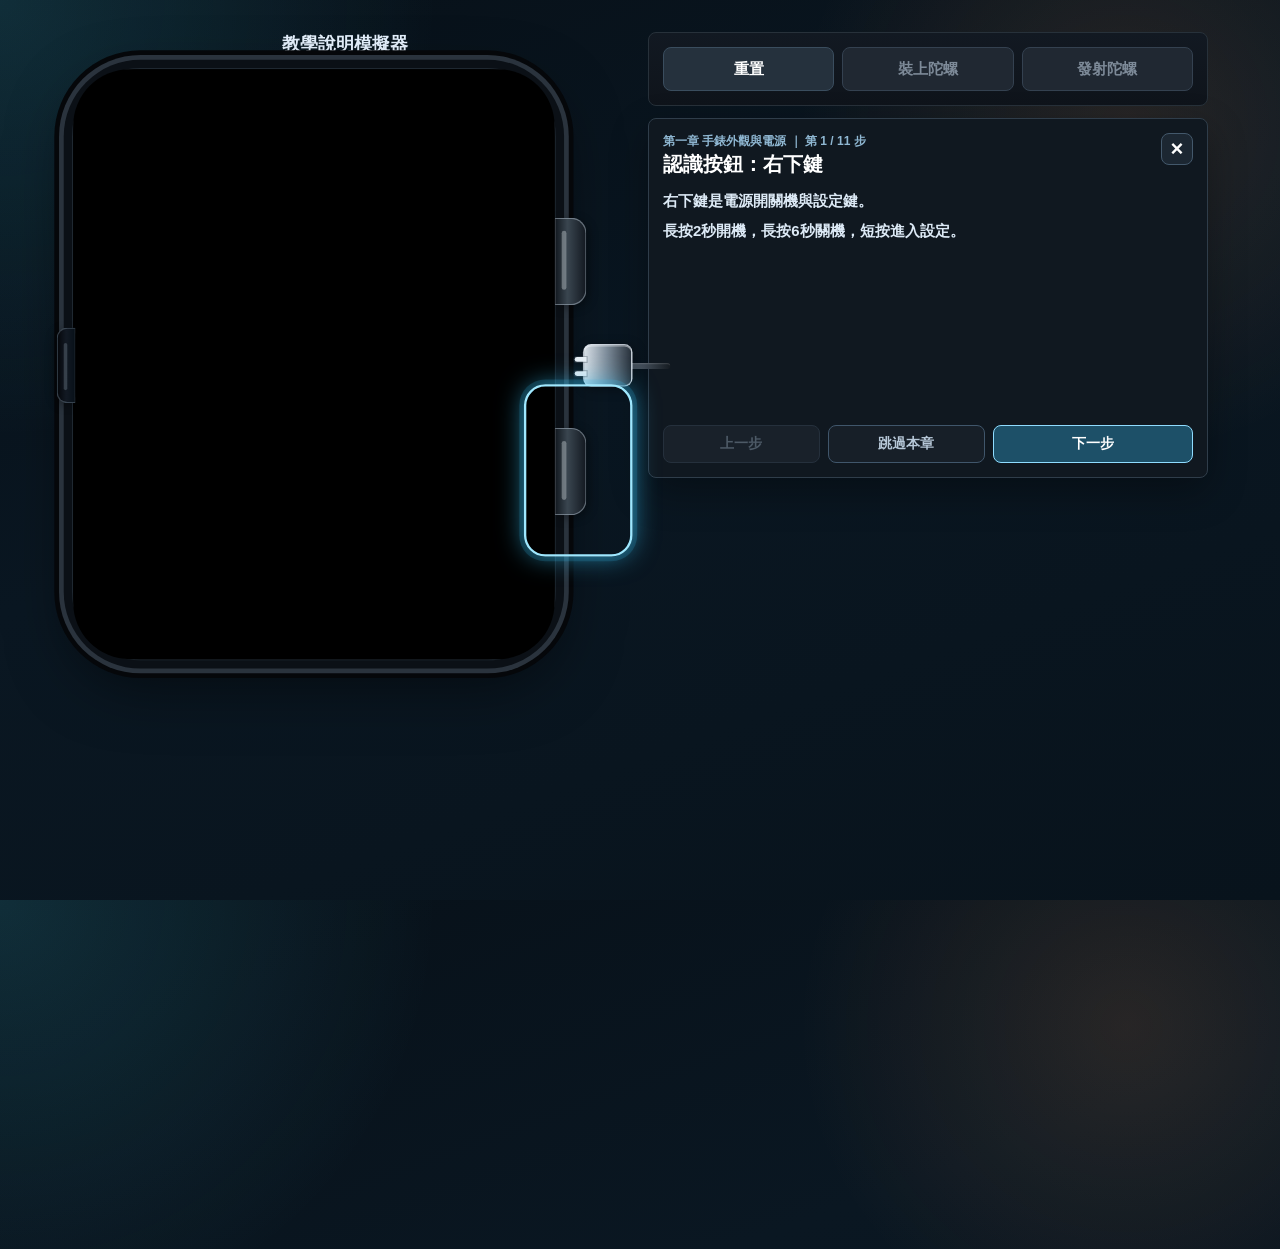
==== tutorial_simulator/index.html @ b02bda12 "Adjust desktop simulator and license layouts" ====
<!doctype html>
<html lang="zh-Hant">
<head>
  <meta charset="utf-8">
  <meta name="viewport" content="width=device-width, initial-scale=1, viewport-fit=cover">
  <meta http-equiv="Cache-Control" content="no-store, no-cache, must-revalidate, max-age=0">
  <meta http-equiv="Pragma" content="no-cache">
  <meta http-equiv="Expires" content="0">
  <title>教學模擬 - 適用於戰鬥陀螺X轉速顯示裝置</title>
  <link rel="stylesheet" href="styles.css?v=20260528_splitlayout_local1">
</head>
<body>
  <main class="layout">
    <section class="watch-stage" aria-label="教學模擬 - 適用於戰鬥陀螺X轉速顯示裝置">
      <h1 class="sim-title">教學說明模擬器</h1>
      <div id="watchShell" class="watch-shell">
    <section class="screen" aria-label="適用於戰鬥陀螺X轉速顯示裝置 LVGL">
      <button id="timerSideButton" class="screen-side-button side-button-top" type="button" aria-label="碼表停止"></button>
      <button id="settingsSideButton" class="screen-side-button side-button-bottom" type="button" aria-label="進入設定"></button>
      <button id="chargePortButton" class="charger-plug-btn" type="button" aria-label="切換充電狀態">
        <span class="charger-plug-cable" aria-hidden="true"></span>
        <span class="charger-plug-body" aria-hidden="true">
          <span class="charger-prong" aria-hidden="true"></span>
          <span class="charger-prong" aria-hidden="true"></span>
        </span>
      </button>
      <span id="sdSlot" class="sd-slot" aria-hidden="true"></span>
      <section id="bootScreen" class="screen-view boot-screen" aria-label="開機畫面">
        <div class="boot-title">戰鬥陀螺X轉速顯示裝置</div>
        <div class="boot-subtitle">我們並不是以遊戲的心情在玩戰鬥陀螺的</div>
        <div class="boot-bar" aria-hidden="true">
          <div id="bootBarFill" class="boot-bar-fill"></div>
        </div>
        <div id="bootPct" class="boot-pct">0%</div>
      </section>

      <section id="offScreen" class="screen-view off-screen active" aria-label="關機畫面">
        <div id="offBatteryHint" class="off-battery-hint hidden" aria-live="polite">
          <div id="offBatteryPct" class="off-battery-pct">0%</div>
          <div id="offBatteryTitle" class="off-battery-title">電量不足</div>
          <div id="offBatteryText" class="off-battery-text">請插入 Type-C 充電</div>
        </div>
      </section>

      <section id="watchScreen" class="screen-view watch-screen" aria-label="錶面">
        <img class="watch-x-bg" src="assets/x_watch_240.png?v=20260518_225900" alt="" aria-hidden="true" draggable="false">
        <svg class="watch-ring-svg" viewBox="0 0 370 452" aria-hidden="true">
          <path class="watch-ring-track ring-path" d="M185 3.5 H284 A82.5 82.5 0 0 1 366.5 86 V366 A82.5 82.5 0 0 1 284 448.5 H86 A82.5 82.5 0 0 1 3.5 366 V86 A82.5 82.5 0 0 1 86 3.5 H185"></path>
          <path class="watch-ring-progress ring-path ring-progress-path" d="M185 3.5 H284 A82.5 82.5 0 0 1 366.5 86 V366 A82.5 82.5 0 0 1 284 448.5 H86 A82.5 82.5 0 0 1 3.5 366 V86 A82.5 82.5 0 0 1 86 3.5 H185"></path>
        </svg>
        <button id="watchBbpHotspot" class="watch-gyro-hotspot" type="button" aria-label="進入模式選擇">
          <span class="watch-gyro-layer" aria-hidden="true">
            <img class="watch-gyro-emblem" src="assets/gyro_emblem_240_a8_lvgl.png?v=20260518_225900" alt="" draggable="false">
            <span class="watch-go-label">GO</span>
          </span>
        </button>
        <div id="watchDate" class="watch-date">1994 / 04 / 03 / 週一</div>
        <div id="watchTime" class="watch-time">00:00</div>
        <button id="watchSettingsHotspot" class="watch-settings-hotspot" type="button" aria-label="進入設定"></button>
      </section>

      <section id="menuScreen" class="screen-view menu-screen" aria-label="模式選擇">
        <h1 class="menu-title">模式選擇</h1>
        <button class="mode-card mode-card-enabled mode-card-solo" type="button" data-mode="bbp">
          積分器連線測速
        </button>
        <button class="mode-card mode-card-disabled mode-card-dual" type="button" disabled>
          積分器雙人對戰
        </button>
        <button class="mode-card mode-card-disabled mode-card-sim" type="button" disabled>
          積分器模擬連線
        </button>
      </section>

      <section id="settingsScreen" class="screen-view settings-screen" aria-label="設定">
        <div class="settings-statusbar" aria-hidden="true">
          <span class="settings-status-time">00:00</span>
          <span class="settings-status-batt"><span class="settings-batt-icon" aria-hidden="true"></span><span>--%</span></span>
        </div>
        <h1 class="settings-title">設定</h1>
        <div class="settings-list">
          <div class="settings-spacer" aria-hidden="true"></div>
          <button class="settings-row" type="button" data-settings-page="datetime">
            <span class="settings-icon settings-img-icon settings-img-calendar settings-icon-datetime" aria-hidden="true"></span>
            <span class="settings-main">日期與時間</span>
            <span class="settings-arrow">›</span>
          </button>
          <button class="settings-row" type="button" data-settings-page="brightness">
            <span class="settings-icon settings-symbol settings-symbol-eye-open settings-icon-bright" aria-hidden="true"></span>
            <span class="settings-main">畫面亮度</span>
            <span class="settings-arrow">›</span>
          </button>
          <button class="settings-row" type="button" data-settings-page="offtime">
            <span class="settings-icon settings-symbol settings-symbol-eye-close settings-icon-powersave" aria-hidden="true"></span>
            <span class="settings-main">自動休眠</span>
            <span class="settings-arrow">›</span>
          </button>
          <button class="settings-row" type="button" data-settings-page="volume">
            <span class="settings-icon settings-symbol settings-symbol-audio settings-icon-sound" aria-hidden="true"></span>
            <span class="settings-main">音量</span>
            <span class="settings-arrow">›</span>
          </button>
          <button class="settings-row disabled" type="button" data-settings-page="level" disabled>
            <span class="settings-icon settings-symbol settings-symbol-gps settings-icon-level" aria-hidden="true"></span>
            <span class="settings-main">水平儀</span>
          </button>
          <button class="settings-row disabled two-line" type="button" data-settings-page="sdDetail" disabled>
            <span class="settings-icon settings-img-icon settings-img-chip settings-icon-pmu" aria-hidden="true"></span>
            <span class="settings-main">SD卡資訊</span>
            <span class="settings-sub">不啟動</span>
          </button>
          <button class="settings-row" type="button" data-settings-page="about">
            <span class="settings-icon settings-img-icon settings-img-watch settings-icon-about" aria-hidden="true"></span>
            <span class="settings-main">關於設備</span>
            <span class="settings-arrow">›</span>
          </button>
          <button class="settings-row" type="button" data-settings-page="devicePower">
            <span class="settings-icon settings-symbol settings-symbol-power settings-icon-power" aria-hidden="true"></span>
            <span class="settings-main">系統控制</span>
            <span class="settings-arrow">›</span>
          </button>
        </div>
      </section>

      <section id="settingsDetailScreen" class="screen-view settings-detail-screen" aria-label="設定子頁">
        <div class="settings-statusbar" aria-hidden="true">
          <span class="settings-status-time">00:00</span>
          <span class="settings-status-batt"><span class="settings-batt-icon" aria-hidden="true"></span><span>--%</span></span>
        </div>
        <h1 id="settingsDetailTitle" class="settings-detail-title">設定</h1>
        <div id="settingsDetailBody" class="settings-detail-body"></div>
      </section>

      <section id="bbpScreen" class="screen-view bbp-screen" aria-label="積分器連線測速">
        <svg class="bbp-ring-svg" viewBox="0 0 370 452" aria-hidden="true">
          <path class="bbp-ring-track ring-path" d="M185 3.5 H284 A82.5 82.5 0 0 1 366.5 86 V366 A82.5 82.5 0 0 1 284 448.5 H86 A82.5 82.5 0 0 1 3.5 366 V86 A82.5 82.5 0 0 1 86 3.5 H185"></path>
          <path class="bbp-ring-progress ring-path ring-progress-path" d="M185 3.5 H284 A82.5 82.5 0 0 1 366.5 86 V366 A82.5 82.5 0 0 1 284 448.5 H86 A82.5 82.5 0 0 1 3.5 366 V86 A82.5 82.5 0 0 1 86 3.5 H185"></path>
        </svg>

        <section id="scanPage" class="page active" aria-label="積分器連線測速 掃描頁">
        <div class="time-banner" data-page="scan">
          <span class="time-icon" aria-hidden="true"></span>
          <span id="scanBanner" class="time-text">00:00</span>
        </div>
        <div class="scan-card">
          <div id="statusLine" class="scan-status"></div>
          <div id="hintLine" class="scan-hint"></div>
          <div id="macList" class="mac-list"></div>
          <div id="detailPanel" class="detail-panel">
            <div class="detail-mac-wrap">
              <div class="detail-title">MAC位</div>
              <div id="detailMac" class="detail-mac">--</div>
            </div>
            <div class="detail-divider"></div>
            <div class="detail-stats">
              <div class="detail-stat">
                <div class="stat-label">最高速度</div>
                <div id="detailMax" class="stat-value">0</div>
              </div>
              <div class="detail-stat">
                <div class="stat-label">發射次</div>
                <div id="detailShots" class="stat-value">0</div>
              </div>
            </div>
            <button id="bindBtn" class="bind-btn" type="button">設為選定</button>
          </div>
          <div id="simPanel" class="sim-panel hidden" aria-label="積分器模擬連線">
            <div id="simStatus" class="sim-status">次數 0｜廣播</div>
            <div id="simDetail" class="sim-detail">送出 0｜收到 --</div>
            <div class="sim-led-row" aria-hidden="true">
              <div id="simLedAdv" class="sim-led"><span>廣播</span></div>
              <div id="simLedSub" class="sim-led"><span>訂閱</span></div>
              <div id="simLedPair" class="sim-led"><span>配對</span></div>
              <div id="simLedTop" class="sim-led"><span>陀螺</span></div>
            </div>
            <div class="sim-btn-grid">
              <div class="sim-btn-row">
                <button id="simToggleBtn" class="sim-btn" type="button">廣播開</button>
                <button id="simReadyBtn" class="sim-btn" type="button">等待App</button>
              </div>
              <div class="sim-btn-row">
                <button id="simAttachBtn" class="sim-btn" type="button">陀螺未裝上</button>
                <button id="simFireBtn" class="sim-btn" type="button">發射</button>
              </div>
              <button id="simBatchBtn" class="sim-btn sim-batch-btn" type="button">連發200</button>
            </div>
          </div>
          <button id="primaryBtn" class="primary-btn" type="button">掃描</button>
        </div>
        <div class="page-nav" aria-hidden="true">
          <span class="nav-item active"></span>
          <span class="nav-item"></span>
          <span class="nav-item"></span>
          <span class="nav-item"></span>
        </div>
        </section>

        <section id="livePage" class="page" aria-label="積分器連線測速 Live 頁">
        <div class="time-banner" data-page="live">
          <span class="time-icon" aria-hidden="true"></span>
          <span id="liveBanner" class="time-text">00:00</span>
        </div>
        <div class="chip-row">
          <div id="chipReady" class="chip ready">就位</div>
          <div id="chipAtt" class="chip att">準備</div>
          <div id="chipCalc" class="chip calc">計算</div>
        </div>
        <button id="liveBleBtn" class="live-ble-btn hidden" type="button"></button>
        <div class="live-card">
          <div class="mode-row">
            <button id="modeBbp" class="mode-btn" type="button">官方認定</button>
            <button id="modeAna" class="mode-btn active" type="button">實際計算</button>
          </div>
          <div id="liveRpm" class="rpm-value">0</div>
          <div id="diagLabel" class="diag-label">判定: --</div>
        </div>
        <div class="stats-card">
          <div id="liveStatTitle" class="stats-title">本機最大速度</div>
          <div id="liveStatValue" class="stats-value">0</div>
        </div>
        <div class="page-nav" aria-hidden="true">
          <span class="nav-item"></span>
          <span class="nav-item active"></span>
          <span class="nav-item"></span>
          <span class="nav-item"></span>
        </div>
        </section>

        <section id="histPage" class="page" aria-label="積分器連線測速 歷史頁">
        <div class="time-banner" data-page="hist">
          <span class="time-icon" aria-hidden="true"></span>
          <span id="histBanner" class="time-text">00:00</span>
        </div>
        <div class="chip-row">
          <div class="chip ready">就位</div>
          <div class="chip att">準備</div>
          <div class="chip calc">計算</div>
        </div>
        <div class="page-title">歷史轉速</div>
        <div id="histListCard" class="hist-list-card">
          <div class="hist-table">
            <button id="histHead" class="hist-row head" type="button">
              <span class="hist-no">次</span>
              <span id="histHeadValue" class="hist-value">實際計算速度</span>
            </button>
            <div id="histRows"></div>
          </div>
        </div>
        <div class="page-nav" aria-hidden="true">
          <span class="nav-item"></span>
          <span class="nav-item"></span>
          <span class="nav-item active"></span>
          <span class="nav-item"></span>
        </div>
        </section>

        <section id="profilePage" class="page" aria-label="積分器連線測速 發射分析頁">
        <div class="time-banner" data-page="profile">
          <span class="time-icon" aria-hidden="true"></span>
          <span id="profileBanner" class="time-text">00:00</span>
        </div>
        <div class="chip-row">
          <div class="chip ready">就位</div>
          <div class="chip att">準備</div>
          <div class="chip calc">計算</div>
        </div>
        <div class="page-title">發射分析</div>
        <div id="profileCard" class="profile-card">
          <div class="profile-chart-wrap">
            <div class="profile-axis">
              <span>30000</span>
              <span>25000</span>
              <span>20000</span>
              <span>15000</span>
              <span>10000</span>
              <span>5000</span>
              <span>0</span>
            </div>
            <svg id="profileChartSvg" class="profile-chart" viewBox="0 0 271 244" aria-hidden="true"></svg>
          </div>
          <div id="profileDetail" class="profile-detail">
            <div class="phase-row head">
              <span>階段</span>
              <span>時間(ms)</span>
              <span>RPM</span>
            </div>
            <div id="phaseRows"></div>
          </div>
        </div>
        <div class="page-nav" aria-hidden="true">
          <span class="nav-item"></span>
          <span class="nav-item"></span>
          <span class="nav-item"></span>
          <span class="nav-item active"></span>
        </div>
        </section>
      </section>

      <div id="homeHitbox" class="home-hitbox" aria-hidden="true">
        <div class="home-pill"></div>
      </div>
      <div id="sleepOverlay" class="sleep-overlay" aria-label="螢幕休眠"></div>
    </section>
      </div>
    </section>

    <div class="side-rail">
      <aside class="control-panel" aria-label="模擬控制">
        <div class="control-button-row">
          <button id="resetBtn" class="control-btn" type="button">重置</button>
          <button id="mountBtn" class="control-btn warn" type="button" disabled>裝上</button>
          <button id="shotBtn" class="control-btn warn" type="button" disabled>發射</button>
        </div>
        <button id="tutorialOpenBtn" class="control-btn primary tutorial-open-btn" type="button" aria-controls="tutorialPanel" aria-expanded="false">導航教學</button>
      </aside>
      <aside id="tutorialPanel" class="tutorial-panel hidden" aria-label="導航教學" aria-live="polite">
        <div class="tutorial-head">
          <div>
            <div id="tutorialStepLabel" class="tutorial-step-label">第 1 / 1 步</div>
            <h2 id="tutorialTitle" class="tutorial-title">導航教學</h2>
          </div>
          <button id="tutorialCloseBtn" class="tutorial-icon-btn" type="button" aria-label="收合導航教學">×</button>
        </div>
        <div id="tutorialBody" class="tutorial-body"></div>
        <div id="tutorialChapterGrid" class="tutorial-chapters hidden"></div>
        <div id="tutorialWaitHint" class="tutorial-wait-hint"></div>
        <div id="tutorialBlockHint" class="tutorial-block-hint"></div>
        <div class="tutorial-actions">
          <button id="tutorialBackBtn" class="tutorial-btn secondary" type="button">上一步</button>
          <button id="tutorialSkipBtn" class="tutorial-btn ghost" type="button">跳過</button>
          <button id="tutorialNextBtn" class="tutorial-btn primary" type="button">下一步</button>
        </div>
      </aside>
    </div>
  </main>

  <div id="tutorialHighlight" class="tutorial-highlight" aria-hidden="true"></div>
  <script src="app.js?v=20260528_splitlayout_local1"></script>
</body>
</html>
---- tutorial_simulator/styles.css ----
:root {
  --screen-w: 410px;
  --screen-h: 502px;
  --black: #000000;
  --card: #1a1a1a;
  --panel: #141414;
  --card-border: #2c2c2c;
  --row-border: #2a2a2a;
  --accent: #33b5e5;
  --day-border: #722ed1;
  --text: #ffffff;
  --soft: #f1f7ff;
  --status: #e7f3ff;
  --muted: #8ea7c1;
  --hint: #96a8bf;
  --chip-off: #404040;
  --chip-text-off: #bfc7d2;
  --btn-disabled: #4a5a72;
  --linked: #2a6e49;
  --bind: #2b4a6f;
  --bind-border: #95c8ff;
  --unbind: #6f2b2b;
  --unbind-border: #ffb3b3;
  --ring-track: #163a27;
  --ring-progress: #37d67a;
  --menu-bg: #0b0f14;
  --menu-card: #171c22;
  --menu-disabled: #2a313a;
  --menu-disabled-border: #596273;
  --menu-disabled-text: #d3d9e2;
  --watch-scale: 1;
  --watch-stage-layout-w: 462px;
  --watch-panel-layout-w: 410px;
  --watch-screen-layout-w: 410px;
  --watch-screen-center-shift: 0px;
  --tutorial-panel-layout-w: 520px;
  --tutorial-mobile-panel-fixed-h: 214px;
  --tutorial-mobile-control-reserve-h: 64px;
  --tutorial-mobile-rail-gap: 8px;
  --side-button-hit-w: 64px;
  --side-button-hit-h: 118px;
  --side-button-hit-outset: 52px;
  --side-button-visual-left: 12px;
  --side-button-visual-top: 23px;
  --side-button-visual-w: 26px;
  --side-button-visual-h: 72px;
  font-family: -apple-system, BlinkMacSystemFont, "PingFang TC", "Noto Sans TC", "Segoe UI", Arial, sans-serif;
}

@font-face {
  font-family: "LVGLSymbols";
  src: url("assets/FontAwesome5-Solid+Brands+Regular.ttf?v=20260518_230330") format("truetype");
  font-weight: 900;
  font-style: normal;
  font-display: block;
}

* { box-sizing: border-box; }

html {
  min-height: 100%;
  -webkit-text-size-adjust: 100%;
  -webkit-tap-highlight-color: transparent;
  -webkit-touch-callout: none;
  -webkit-user-select: none;
  user-select: none;
}

body {
  margin: 0;
  min-height: 100vh;
  min-height: 100svh;
  background:
    radial-gradient(circle at top left, rgba(73, 226, 255, 0.14), transparent 28%),
    radial-gradient(circle at 88% 14%, rgba(255, 150, 77, 0.12), transparent 24%),
    linear-gradient(160deg, #071018 0%, #0a1722 45%, #08131c 100%);
  color: var(--text);
  display: grid;
  place-items: start center;
  padding: 32px;
  overflow-x: hidden;
  -webkit-tap-highlight-color: transparent;
  -webkit-touch-callout: none;
  -webkit-user-select: none;
  user-select: none;
  overscroll-behavior-x: none;
}

.layout {
  width: min(100%, 1180px);
  display: grid;
  grid-template-columns: var(--watch-stage-layout-w) minmax(340px, var(--tutorial-panel-layout-w));
  gap: 30px;
  justify-content: center;
  align-items: start;
  -webkit-touch-callout: none;
  -webkit-user-select: none;
  user-select: none;
}

.watch-stage {
  grid-column: 1;
  width: var(--watch-stage-layout-w);
  display: flex;
  flex-direction: column;
  align-items: center;
  gap: 12px;
}

.sim-title {
  width: var(--watch-panel-layout-w);
  margin: 0;
  color: #e7f3ff;
  font-size: 18px;
  line-height: 24px;
  font-weight: 850;
  text-align: center;
  overflow-wrap: anywhere;
  -webkit-touch-callout: none;
  -webkit-user-select: none;
  user-select: none;
}

.side-rail {
  grid-column: 2;
  display: flex;
  flex-direction: column;
  gap: 12px;
  width: 100%;
  max-width: var(--tutorial-panel-layout-w);
  align-items: center;
}

.watch-shell {
  position: relative;
  width: var(--screen-w);
  height: var(--screen-h);
  overflow: visible;
}

.screen {
  position: relative;
  width: var(--screen-w);
  height: var(--screen-h);
  --ring-perimeter: 1474.36;
  --battery-dash: 1061.54;
  --battery-color: #4cf28a;
  background: var(--black);
  overflow: visible;
  transform: scale(var(--watch-scale));
  transform-origin: left top;
  user-select: none;
  -webkit-user-select: none;
  -webkit-touch-callout: none;
  -webkit-tap-highlight-color: transparent;
  touch-action: none;
  border-radius: 58px;
  border: 1px solid #1f2831;
  box-shadow:
    0 0 0 7px #0b1016,
    0 0 0 11px #2a333d,
    0 0 0 15px #05070a,
    0 18px 52px rgba(0, 0, 0, 0.56);
}

.layout *,
.screen *,
.control-panel *,
.tutorial-panel *,
.tutorial-highlight {
  -webkit-tap-highlight-color: transparent;
  -webkit-touch-callout: none;
}

.layout *,
.screen *,
.screen img,
.screen button,
.control-panel *,
.tutorial-panel *,
.tutorial-highlight {
  -webkit-user-select: none;
  user-select: none;
}

.screen img,
.screen button,
.control-panel button,
.tutorial-panel button {
  -webkit-user-drag: none;
}

.screen button,
.screen [role="button"],
.control-btn,
.tutorial-btn,
.tutorial-icon-btn,
.tutorial-chapter-btn {
  outline: none;
  touch-action: manipulation;
}

.screen button:focus,
.screen [role="button"]:focus,
.control-btn:focus,
.tutorial-btn:focus,
.tutorial-icon-btn:focus,
.tutorial-chapter-btn:focus {
  outline: none;
}

.screen.charging {
  --battery-color: #ff8a00;
}

.screen-side-button {
  position: absolute;
  right: calc(0px - var(--side-button-hit-outset));
  width: var(--side-button-hit-w);
  height: var(--side-button-hit-h);
  border: 0;
  border-radius: 0;
  padding: 0;
  background: transparent;
  box-shadow: none;
  pointer-events: none;
  z-index: 60;
  transform: translateX(0);
  touch-action: none;
  -webkit-touch-callout: none;
  -webkit-user-select: none;
  user-select: none;
}

button.screen-side-button {
  appearance: none;
  -webkit-appearance: none;
}

.screen-side-button::before {
  content: "";
  position: absolute;
  left: calc(var(--side-button-visual-left) + 6px);
  top: calc(var(--side-button-visual-top) + 11px);
  width: 4px;
  height: 50px;
  border-radius: 3px;
  background: rgba(234, 244, 247, 0.34);
  z-index: 1;
  transition: transform 95ms ease-out;
}

.screen-side-button::after {
  content: "";
  position: absolute;
  left: var(--side-button-visual-left);
  top: var(--side-button-visual-top);
  width: var(--side-button-visual-w);
  height: var(--side-button-visual-h);
  border-radius: 0 13px 13px 0;
  border: 1px solid rgba(190, 205, 218, 0.46);
  border-left: 0;
  background: linear-gradient(90deg, #10161d 0%, #3a4650 42%, #141a22 100%);
  box-shadow:
    inset 1px 0 0 rgba(255, 255, 255, 0.18),
    2px 2px 8px rgba(0, 0, 0, 0.36);
  transition: transform 95ms ease-out, filter 95ms ease-out, box-shadow 95ms ease-out;
}

.side-button-top {
  top: calc(126px - var(--side-button-visual-top));
  pointer-events: auto;
  cursor: pointer;
}
.side-button-bottom {
  top: calc(304px - var(--side-button-visual-top));
  pointer-events: auto;
  cursor: pointer;
}

.screen-side-button.pressed::before,
.screen-side-button.pressed::after {
  transform: translateX(-6px);
}

.screen-side-button.pressed::after {
  filter: brightness(1.45);
  box-shadow: inset 1px 0 0 rgba(255, 255, 255, 0.28);
}

.charger-plug-btn {
  position: absolute;
  right: -74px;
  top: 226px;
  width: 74px;
  height: 50px;
  border: 0;
  padding: 0;
  background: transparent;
  cursor: pointer;
  pointer-events: auto;
  z-index: 61;
  transform: translateX(24px);
  transition: transform 180ms ease-out, filter 120ms ease-out;
}

.screen.charging .charger-plug-btn {
  transform: translateX(0);
}

.charger-plug-btn.needs-charge {
  transform: translateX(0);
  filter: brightness(1.25);
}

.charger-plug-btn.needs-charge .charger-plug-body {
  animation: chargeHintPulse 720ms ease-in-out infinite;
  box-shadow:
    inset 8px 0 16px rgba(255, 255, 255, 0.32),
    0 0 18px rgba(255, 138, 0, 0.8);
}

.charger-plug-btn:active,
.charger-plug-btn.pressed {
  filter: brightness(1.28);
}

.charger-plug-body {
  position: absolute;
  left: 0;
  top: 7px;
  width: 42px;
  height: 36px;
  border: 1px solid rgba(230, 238, 245, 0.72);
  border-radius: 7px;
  background: linear-gradient(90deg, #d8e0e7 0%, #7d8c9a 48%, #27313b 100%);
  box-shadow:
    inset 0 1px 0 rgba(255, 255, 255, 0.44),
    2px 2px 10px rgba(0, 0, 0, 0.36);
}

.charger-prong {
  position: absolute;
  left: -8px;
  width: 10px;
  height: 4px;
  border-radius: 3px 0 0 3px;
  background: #e7eef4;
  box-shadow: 0 0 0 1px rgba(75, 88, 99, 0.35);
}

.charger-prong:first-child { top: 10px; }
.charger-prong:last-child { top: 22px; }

.charger-plug-cable {
  position: absolute;
  left: 41px;
  top: 23px;
  width: 33px;
  height: 5px;
  border-radius: 0 4px 4px 0;
  background: linear-gradient(90deg, #566370 0%, #151b21 100%);
  box-shadow: inset 0 1px 0 rgba(255, 255, 255, 0.12);
}

.sd-slot {
  position: absolute;
  left: -14px;
  top: 219px;
  width: 16px;
  height: 64px;
  border-radius: 9px 0 0 9px;
  border: 1px solid rgba(126, 145, 160, 0.38);
  border-right: 0;
  background: linear-gradient(90deg, #05080c 0%, #121923 48%, #071018 100%);
  box-shadow:
    inset -1px 0 0 rgba(255, 255, 255, 0.08),
    -2px 2px 8px rgba(0, 0, 0, 0.32);
  pointer-events: none;
  z-index: 58;
}

.sd-slot::before {
  content: "";
  position: absolute;
  left: 5px;
  top: 12px;
  width: 3px;
  height: 40px;
  border-radius: 3px;
  background: rgba(151, 170, 184, 0.28);
}

.screen-view {
  position: absolute;
  inset: 0;
  display: block;
  overflow: hidden;
  border-radius: 48px;
  visibility: hidden;
  opacity: 0;
  pointer-events: none;
  z-index: 0;
  transform: translateY(0);
  transition: transform 180ms ease-out, opacity 120ms linear;
}

.screen-view.active {
  visibility: visible;
  opacity: 1;
  pointer-events: auto;
  z-index: 20;
  transform: translateY(0);
}

.screen-view:not(.active) * {
  visibility: hidden !important;
  pointer-events: none !important;
}

.screen-view.from-top {
  transform: translateY(-100%);
}

.screen-view.from-bottom {
  transform: translateY(100%);
}

.boot-screen {
  background: #000000;
  z-index: 4;
}

.off-screen {
  background: #000000;
  z-index: 5;
}

.off-battery-hint {
  position: absolute;
  left: 52px;
  top: 160px;
  width: 306px;
  min-height: 184px;
  border-radius: 18px;
  border: 1px solid rgba(255, 138, 0, 0.82);
  background: rgba(18, 14, 9, 0.94);
  box-shadow:
    0 0 0 4px rgba(255, 138, 0, 0.13),
    0 0 30px rgba(255, 138, 0, 0.35);
  display: grid;
  place-items: center;
  align-content: center;
  row-gap: 10px;
  padding: 18px;
  text-align: center;
  z-index: 8;
}

.off-battery-hint.hidden {
  display: none;
}

.off-battery-hint.attention {
  animation: offBatteryAttention 520ms ease-out 2;
}

.off-battery-pct {
  color: #ff8a00;
  font-size: 48px;
  line-height: 56px;
  font-weight: 900;
  font-variant-numeric: tabular-nums;
}

.off-battery-title {
  color: #ffffff;
  font-size: 25px;
  line-height: 32px;
  font-weight: 850;
}

.off-battery-text {
  color: #ffd9a6;
  font-size: 18px;
  line-height: 24px;
  font-weight: 750;
}

@keyframes chargeHintPulse {
  0%, 100% { box-shadow: inset 8px 0 16px rgba(255, 255, 255, 0.32), 0 0 14px rgba(255, 138, 0, 0.55); }
  50% { box-shadow: inset 8px 0 16px rgba(255, 255, 255, 0.44), 0 0 28px rgba(255, 138, 0, 1); }
}

@keyframes offBatteryAttention {
  0%, 100% { transform: scale(1); }
  45% { transform: scale(1.035); }
}

.boot-title {
  position: absolute;
  left: 14px;
  top: 179px;
  width: 382px;
  color: #ffffff;
  font-size: 30px;
  line-height: 38px;
  font-weight: 900;
  text-align: center;
  white-space: nowrap;
  overflow: hidden;
}

.boot-subtitle {
  position: absolute;
  left: 18px;
  top: 225px;
  width: 374px;
  color: #7a7a7a;
  font-size: 20px;
  line-height: 28px;
  font-weight: 750;
  text-align: center;
  white-space: nowrap;
  overflow: hidden;
}

.boot-bar {
  position: absolute;
  left: 111px;
  top: 285px;
  width: 188px;
  height: 12px;
  border-radius: 6px;
  background: #232323;
  overflow: hidden;
}

.boot-bar-fill {
  width: 0%;
  height: 100%;
  border-radius: 6px;
  background: var(--accent);
  transition: width 120ms linear;
}

.boot-pct {
  position: absolute;
  left: 0;
  top: 311px;
  width: 100%;
  color: #b8ddf4;
  font-size: 24px;
  line-height: 30px;
  font-weight: 850;
  text-align: center;
}

.watch-screen {
  background: #050a0d;
  z-index: 3;
}

.watch-x-bg {
  position: absolute;
  inset: 0;
  width: 100%;
  height: 100%;
  object-fit: cover;
  object-position: center calc(50% + 16px);
  opacity: 1;
  pointer-events: none;
  user-select: none;
  -webkit-user-drag: none;
}

.watch-ring-svg {
  position: absolute;
  left: 20px;
  top: 5px;
  width: 370px;
  height: 452px;
  overflow: visible;
  pointer-events: none;
}

.ring-path {
  fill: none;
  stroke-width: 7px;
  stroke-linecap: round;
  stroke-linejoin: round;
}

.watch-ring-track {
  stroke: #0c1911;
}

.watch-ring-progress {
  stroke: var(--battery-color);
  stroke-dasharray: var(--battery-dash) var(--ring-perimeter);
  stroke-dashoffset: 0;
  opacity: 0.96;
}

.screen.charging .watch-ring-progress {
  opacity: 0.96;
}

.watch-gyro-hotspot {
  position: absolute;
  left: 90px;
  top: 64px;
  width: 230px;
  height: 230px;
  border-radius: 50%;
  display: block;
  padding: 0;
  border: 0;
  background: transparent;
  z-index: 2;
  color: inherit;
  appearance: none;
  -webkit-appearance: none;
}

.watch-gyro-layer {
  position: absolute;
  left: -10px;
  top: -10px;
  width: 250px;
  height: 250px;
  overflow: hidden;
  pointer-events: none;
}

.watch-gyro-emblem {
  position: absolute;
  left: 11px;
  top: 17px;
  width: 240px;
  height: 240px;
  opacity: 1;
  animation: gyro-spin 9s linear infinite;
  transform-origin: 114px 108px;
  user-select: none;
  -webkit-user-drag: none;
}

.watch-go-label {
  position: absolute;
  left: 0;
  top: 105px;
  width: 250px;
  height: 40px;
  color: #f4fcff;
  font-family: "Montserrat", "Avenir Next", "Segoe UI", Arial, sans-serif;
  font-size: 32px;
  line-height: 38px;
  font-weight: 700;
  letter-spacing: 1px;
  opacity: 0.9;
  text-align: center;
  z-index: 2;
  text-shadow: none;
}

.watch-date,
.watch-time {
  position: absolute;
  left: 0;
  width: 100%;
  text-align: center;
  white-space: nowrap;
  overflow: hidden;
}

.watch-date {
  top: 357px;
  color: #b8c8cd;
  font-family: "Source Han Sans SC", "PingFang TC", "Noto Sans TC", sans-serif;
  font-size: 23px;
  line-height: 28px;
  font-weight: 700;
}

.watch-time {
  top: 395px;
  color: #eaf4f7;
  font-family: "Montserrat", "Avenir Next", "Segoe UI", Arial, sans-serif;
  font-size: 48px;
  line-height: 56px;
  font-weight: 700;
  font-variant-numeric: tabular-nums;
}

.watch-time.time-12h {
  font-size: 44px;
}

.watch-settings-hotspot {
  position: absolute;
  left: 87px;
  top: 347px;
  width: 236px;
  height: 96px;
  border: 0;
  padding: 0;
  border-radius: 24px;
  background: transparent;
  appearance: none;
  -webkit-appearance: none;
  z-index: 4;
  cursor: pointer;
}

@keyframes gyro-spin {
  from { transform: scale(0.758333) rotate(0deg); }
  to { transform: scale(0.758333) rotate(360deg); }
}

.menu-screen {
  background: var(--menu-bg);
  z-index: 1;
}

.bbp-screen {
  background: var(--black);
  z-index: 2;
}

.menu-title {
  position: absolute;
  left: 0;
  top: 68px;
  width: 100%;
  margin: 0;
  color: var(--accent);
  font-size: 28px;
  line-height: 34px;
  font-weight: 800;
  text-align: center;
  letter-spacing: 0;
}

.mode-card {
  position: absolute;
  left: 20px;
  width: 370px;
  height: 86px;
  border-radius: 16px;
  border: 1px solid currentColor;
  display: grid;
  place-items: center;
  padding: 0 22px;
  font-size: 24px;
  line-height: 30px;
  font-weight: 800;
  text-align: center;
  white-space: nowrap;
  overflow: hidden;
  letter-spacing: 0;
}

.mode-card-solo { top: 132px; }
.mode-card-dual { top: 230px; }
.mode-card-sim { top: 328px; }
.mode-card-rpr { top: 426px; }

.mode-card-enabled {
  color: #f2f4f6;
  border-color: #4cf28a;
  background: var(--menu-card);
}

.mode-card-sim.mode-card-enabled {
  border-color: #d97b54;
}

.mode-card-enabled:active {
  border-width: 2px;
}

.mode-card-disabled {
  color: var(--menu-disabled-text);
  border-color: var(--menu-disabled-border);
  background: rgba(42, 49, 58, 0.8);
  opacity: 1;
}

.settings-screen {
  background: #000000;
  z-index: 1;
}

.settings-statusbar {
  position: absolute;
  left: 0;
  top: 0;
  width: 410px;
  height: 62px;
  z-index: 5;
  pointer-events: none;
  background: transparent;
}

.settings-status-time {
  position: absolute;
  left: 55px;
  top: 18px;
  width: 110px;
  color: #ffffff;
  font-family: "Montserrat", "Avenir Next", "Segoe UI", Arial, sans-serif;
  font-size: 30px;
  line-height: 36px;
  font-weight: 700;
  text-align: center;
  font-variant-numeric: tabular-nums;
  letter-spacing: 0;
}

.settings-status-time.time-12h {
  left: 22px;
  width: 176px;
}

.settings-status-batt {
  position: absolute;
  right: 45px;
  top: 18px;
  min-width: 112px;
  height: 36px;
  color: #ffffff;
  font-family: "Montserrat", "Avenir Next", "Segoe UI", Arial, sans-serif;
  font-size: 30px;
  line-height: 36px;
  font-weight: 700;
  display: inline-flex;
  align-items: center;
  justify-content: flex-end;
  gap: 7px;
  font-variant-numeric: tabular-nums;
  letter-spacing: 0;
}

.settings-batt-icon {
  position: relative;
  width: 32px;
  height: 36px;
  flex: 0 0 32px;
  display: grid;
  place-items: center;
  border: 0;
  border-radius: 0;
  font-family: "LVGLSymbols", "Font Awesome 5 Free";
  font-size: 28px;
  line-height: 36px;
  font-weight: 900;
}

.settings-batt-icon::before {
  content: "\f244";
}

.settings-batt-icon::after {
  content: none;
}

.settings-batt-icon.batt-full::before { content: "\f240"; }
.settings-batt-icon.batt-3::before { content: "\f241"; }
.settings-batt-icon.batt-2::before { content: "\f242"; }
.settings-batt-icon.batt-1::before { content: "\f243"; }
.settings-batt-icon.batt-empty::before { content: "\f244"; }
.settings-batt-icon.charge::before { content: "\f0e7"; }

.settings-title {
  position: absolute;
  left: 16px;
  top: 64px;
  margin: 0;
  color: var(--accent);
  font-size: 28px;
  line-height: 35px;
  font-weight: 800;
  letter-spacing: 0;
}

.settings-list {
  position: absolute;
  left: 0;
  top: 104px;
  width: 100%;
  height: 398px;
  display: flex;
  flex-direction: column;
  align-items: center;
  gap: 10px;
  padding: 6px 8px 56px;
  overflow-y: auto;
  overscroll-behavior: contain;
  scrollbar-width: none;
  touch-action: pan-y;
  -webkit-overflow-scrolling: touch;
}

.settings-list::-webkit-scrollbar {
  display: none;
}

.settings-spacer {
  width: 394px;
  height: 4px;
  flex: 0 0 4px;
}

.settings-list > .settings-spacer:not(:first-child) {
  display: none;
}

.settings-row {
  position: relative;
  width: 394px;
  min-height: 68px;
  border: 0;
  border-radius: 14px;
  background: #1a1a1a;
  color: #ffffff;
  flex: 0 0 68px;
  padding: 0;
  appearance: none;
  -webkit-appearance: none;
  text-align: left;
  cursor: pointer;
}

.settings-row:not(.disabled):active {
  background: #2a2a2a;
}

.settings-row.disabled {
  border: 1px solid #596273;
  background: rgba(42, 49, 58, 0.8);
  opacity: 1;
  cursor: default;
}

.settings-icon {
  position: absolute;
  left: 12px;
  top: 18px;
  width: 32px;
  height: 32px;
  display: grid;
  place-items: center;
  font-size: 32px;
  line-height: 32px;
  font-weight: 800;
}

.settings-symbol::before {
  display: block;
  font-family: "LVGLSymbols", "Font Awesome 5 Free";
  font-size: 32px;
  line-height: 32px;
  font-weight: 900;
}

.settings-symbol-audio::before { content: "\f001"; }
.settings-symbol-list::before { content: "\f00b"; }
.settings-symbol-power::before { content: "\f011"; }
.settings-symbol-home::before { content: "\f015"; }
.settings-symbol-refresh::before { content: "\f021"; }
.settings-symbol-volume-max::before { content: "\f028"; }
.settings-symbol-eye-open::before { content: "\f06e"; }
.settings-symbol-eye-close::before { content: "\f070"; }
.settings-symbol-charge::before { content: "\f0e7"; }
.settings-symbol-gps::before { content: "\f124"; }
.settings-symbol-file::before { content: "\f15b"; }

.settings-img-icon::before {
  content: "";
  display: block;
  width: 32px;
  height: 32px;
  background-position: center;
  background-repeat: no-repeat;
  background-size: 32px 32px;
  -webkit-mask: none;
  mask: none;
}

.settings-img-calendar.settings-icon-datetime::before {
  background-image: url("assets/calendar_sheet_32x32_lvgl_f4a259.png?v=20260518_230820");
}

.settings-img-calendar.settings-icon-datetime-date::before {
  background-image: url("assets/calendar_sheet_32x32_lvgl_ffb86c.png?v=20260518_230820");
}

.settings-img-clock::before {
  background-image: url("assets/clock_icon_32x32_lvgl_71b7ff.png?v=20260518_230820");
}

.settings-img-chip::before {
  background-image: url("assets/chip_32x32_lvgl_7bc47f.png?v=20260518_230820");
}

.settings-img-watch::before {
  background-image: url("assets/watch_outline_32x32_lvgl_8fa8ff.png?v=20260518_230820");
}

.settings-icon-datetime { color: #f4a259; }
.settings-icon-bright { color: #ffd166; }
.settings-icon-powersave { color: #5ec0a5; }
.settings-icon-datetime-time { color: #71b7ff; }
.settings-icon-datetime-date { color: #ffb86c; }
.settings-icon-datetime-format { color: #5ec0a5; }
.settings-icon-sound { color: #ff8a65; }
.settings-icon-vibe { color: #ff6b6b; }
.settings-icon-pmu { color: #7bc47f; }
.settings-icon-level { color: #4fc3f7; }
.settings-icon-about { color: #8fa8ff; }
.settings-icon-power { color: #f56565; }
.settings-icon-restart { color: #69c6ff; }
.settings-icon-reset { color: #ffb347; }
.settings-icon-license { color: #f2b544; }

.settings-main {
  position: absolute;
  left: 60px;
  right: 48px;
  top: 0;
  height: 68px;
  display: flex;
  align-items: center;
  color: #ffffff;
  font-size: 24px;
  line-height: 35px;
  font-weight: 800;
  white-space: nowrap;
  overflow: hidden;
}

.settings-row.two-line .settings-main {
  top: 7px;
  height: 32px;
  align-items: flex-end;
  line-height: 30px;
}

.settings-sub {
  position: absolute;
  left: 60px;
  right: 48px;
  top: 39px;
  height: 22px;
  color: #9aa8b8;
  font-size: 16px;
  line-height: 22px;
  font-weight: 700;
  white-space: nowrap;
  overflow: hidden;
  text-overflow: ellipsis;
}

.settings-row.disabled .settings-icon,
.settings-row.disabled .settings-main,
.settings-row.disabled .settings-sub,
.settings-row.disabled .settings-arrow {
  opacity: 0.7;
}

.settings-arrow {
  position: absolute;
  right: 15px;
  top: 0;
  height: 68px;
  color: transparent;
  font-size: 32px;
  line-height: 68px;
  font-weight: 600;
}

.settings-arrow::before {
  content: "\f054";
  font-family: "LVGLSymbols", "Font Awesome 5 Free";
  color: #444444;
  font-size: 32px;
  line-height: 68px;
  font-weight: 900;
}

.settings-row-value {
  position: absolute;
  right: 15px;
  top: 0;
  height: 68px;
  color: #cccccc;
  font-size: 24px;
  line-height: 68px;
  font-weight: 850;
  font-variant-numeric: tabular-nums;
}

.settings-detail-screen {
  background: #000000;
  z-index: 1;
}

.settings-detail-title {
  position: absolute;
  left: 16px;
  top: 64px;
  width: 378px;
  margin: 0;
  color: var(--accent);
  font-size: 24px;
  line-height: 35px;
  font-weight: 800;
  letter-spacing: 0;
  white-space: nowrap;
  overflow: hidden;
}

.settings-detail-title.hidden {
  display: none;
}

.settings-detail-body {
  position: absolute;
  left: 0;
  top: 102px;
  width: 100%;
  height: 400px;
  overflow-y: auto;
  padding: 0 8px 56px;
  overscroll-behavior: contain;
  scrollbar-width: none;
  touch-action: pan-y;
  -webkit-overflow-scrolling: touch;
}

.settings-detail-body::-webkit-scrollbar {
  display: none;
}

.settings-sub-list {
  display: flex;
  flex-direction: column;
  align-items: center;
  gap: 12px;
  padding-top: 10px;
}

.settings-card {
  width: 100%;
  border-radius: 14px;
  border: 1px solid #333333;
  background: #1a1a1a;
  padding: 10px;
  color: #ffffff;
}

.settings-info-card {
  display: grid;
  gap: 4px;
}

.settings-section-title {
  color: #999999;
  font-size: 24px;
  line-height: 35px;
  font-weight: 800;
}

.settings-info-row {
  min-height: 48px;
  border-radius: 10px;
  background: #212121;
  display: grid;
  grid-template-columns: minmax(96px, 38%) 1fr;
  align-items: center;
  gap: 12px;
  padding: 10px 14px;
}

.settings-info-row > span:first-child {
  color: #aaaaaa;
  font-size: 24px;
  line-height: 35px;
  font-weight: 700;
}

.settings-info-row > span:last-child {
  color: #ffffff;
  font-size: 24px;
  line-height: 35px;
  font-weight: 800;
  text-align: right;
  white-space: normal;
  overflow-wrap: anywhere;
}

.settings-detail-body-aboutDevice .settings-info-row,
.settings-detail-body-licenseInfo .settings-info-row {
  grid-template-columns: 34% 62%;
  gap: 4px;
  padding-left: 8px;
  padding-right: 8px;
}

.settings-editor-card {
  min-height: 300px;
  display: grid;
  place-items: center;
  padding: 18px 12px;
}

.settings-detail-body-datetime {
  padding: 0 8px 56px;
}

.settings-detail-body-about,
.settings-detail-body-devicePower {
  padding: 6px 8px 56px;
}

.settings-detail-body-motor {
  padding: 10px 12px 52px;
}

.settings-detail-body-battery,
.settings-detail-body-level,
.settings-detail-body-aboutDevice,
.settings-detail-body-sdDetail,
.settings-detail-body-licenseInfo,
.settings-detail-body-openSource,
.settings-detail-body-factoryReset {
  padding: 0 16px 50px;
}

.settings-detail-body-battery {
  top: 62px;
  height: 440px;
}

.settings-detail-body-date,
.settings-detail-body-offtime,
.settings-detail-body-brightness,
.settings-detail-body-volume {
  overflow: hidden;
}

.settings-detail-body-time,
.settings-detail-body-factoryReset {
  overflow: visible;
}

.settings-detail-body-battery .settings-sub-list,
.settings-detail-body-level .settings-sub-list,
.settings-detail-body-aboutDevice .settings-sub-list,
.settings-detail-body-sdDetail .settings-sub-list,
.settings-detail-body-licenseInfo .settings-sub-list,
.settings-detail-body-openSource .settings-sub-list,
.settings-detail-body-factoryReset .settings-sub-list {
  padding-top: 0;
}

.settings-detail-body-about .settings-sub-list,
.settings-detail-body-devicePower .settings-sub-list {
  padding-top: 0;
  gap: 10px;
}

.settings-detail-body-motor .settings-sub-list {
  padding-top: 0;
}

.settings-list-title {
  width: 100%;
  margin: 0 0 2px;
  color: var(--accent);
  font-size: 24px;
  line-height: 35px;
  font-weight: 800;
  letter-spacing: 0;
}

.settings-value-label {
  color: #cccccc;
  font-size: 30px;
  line-height: 36px;
  font-weight: 850;
  text-align: center;
  font-variant-numeric: tabular-nums;
}

.settings-vertical-slider {
  position: absolute;
  left: 144px;
  top: 36px;
  width: 122px;
  height: 270px;
  background: transparent;
  display: flex;
  align-items: center;
  justify-content: center;
  padding: 0;
}

.settings-vertical-slider::before {
  content: "";
  position: absolute;
  left: 6px;
  top: 6px;
  width: 110px;
  height: 242px;
  border-radius: 16px;
  border: 1px solid #4a4a4a;
  background: #303030;
}

.settings-vertical-slider::after {
  content: "";
  position: absolute;
  left: 16px;
  bottom: 30px;
  width: 90px;
  height: calc(var(--slider-pct, 0.5) * 226px);
  min-height: 8px;
  max-height: 226px;
  border-radius: 12px;
  background: #f2f2f2;
  z-index: 1;
}

.settings-slider-stage {
  position: relative;
  width: 410px;
  height: 400px;
  margin-left: -8px;
}

.settings-vertical-slider input[type="range"] {
  width: 242px;
  height: 110px;
  accent-color: #f2f2f2;
  transform: rotate(-90deg);
  position: relative;
  z-index: 4;
  opacity: 0;
}

.settings-slider-icon {
  position: absolute;
  left: 40px;
  top: 111px;
  width: 42px;
  height: 42px;
  color: #7a7a7a;
  font-size: 28px;
  line-height: 42px;
  font-weight: 800;
  pointer-events: none;
  text-align: center;
  z-index: 3;
}

.settings-slider-icon.settings-symbol::before {
  font-size: 28px;
  line-height: 42px;
}

.settings-save-btn,
.settings-action-btn {
  width: 220px;
  height: 64px;
  border: 0;
  border-radius: 16px;
  background: #0055cc;
  color: #ffffff;
  font-size: 24px;
  line-height: 35px;
  font-weight: 800;
}

.settings-save-btn:active,
.settings-action-btn:active {
  background: #0044aa;
}

.settings-action-btn.warn {
  background: #ffb347;
}

.settings-action-btn.danger {
  background: #f56565;
}

.settings-roller-row .settings-action-btn {
  width: 88px;
  height: 48px;
  border-radius: 14px;
  font-size: 24px;
  line-height: 28px;
}

.settings-roller-row {
  display: flex;
  align-items: center;
  justify-content: center;
  gap: 12px;
}

.settings-time-stage,
.settings-offtime-stage {
  position: relative;
  width: 410px;
  height: 400px;
  margin-left: -8px;
}

.settings-time-stage .settings-roller,
.settings-offtime-stage .settings-roller {
  position: absolute;
}

.settings-time-stage .time-hour {
  left: 65px;
  top: 44px;
  width: 130px;
  height: 210px;
}

.settings-time-stage .time-minute {
  left: 215px;
  top: 44px;
  width: 130px;
  height: 210px;
}

.settings-time-stage .settings-separator {
  position: absolute;
  left: 197px;
  top: 127px;
}

.settings-lvgl-roller {
  position: absolute;
  border: 1px solid #444444;
  border-radius: 0;
  background: #222222;
  color: #aaaaaa;
  overflow: hidden;
  padding: 0;
  font-family: "Montserrat", "Avenir Next", "Segoe UI", Arial, sans-serif;
  font-size: 38px;
  line-height: 44px;
  font-weight: 800;
  text-align: center;
  font-variant-numeric: tabular-nums;
  cursor: pointer;
  touch-action: none;
  user-select: none;
  -webkit-tap-highlight-color: transparent;
}

.settings-lvgl-roller:focus {
  outline: 0;
  border-color: #0055cc;
}

.lvgl-roller-window,
.lvgl-roller-selected-band,
.lvgl-roller-row {
  position: absolute;
  left: 0;
  width: 100%;
}

.lvgl-roller-window {
  inset: 0;
  z-index: 2;
}

.lvgl-roller-selected-band {
  top: 50%;
  height: 52px;
  background: #0055cc;
  transform: translateY(-50%);
  z-index: 1;
  pointer-events: none;
}

.lvgl-roller-row {
  top: 50%;
  height: 44px;
  display: grid;
  place-items: center;
  color: #aaaaaa;
  z-index: 2;
  pointer-events: none;
}

.lvgl-roller-row.selected {
  color: #ffffff;
}

.settings-time-stage .settings-save-btn,
.settings-offtime-stage .settings-save-btn {
  position: absolute;
  left: 95px;
  top: 288px;
}

.settings-ampm-btn {
  position: absolute;
  right: 18px;
  top: -36px;
  width: 88px;
  height: 48px;
  padding: 0;
  border-radius: 14px;
  display: grid;
  place-items: center;
  line-height: 48px;
  z-index: 8;
}

.settings-offtime-stage .settings-roller {
  left: 75px;
  top: 24px;
  width: 260px;
  height: 230px;
  font-family: -apple-system, BlinkMacSystemFont, "PingFang TC", "Noto Sans TC", "Segoe UI", Arial, sans-serif;
  font-size: 28px;
  line-height: 41px;
}

.settings-offtime-stage .offtime-roller {
  left: 75px;
  top: 24px;
  width: 260px;
  height: 230px;
  font-family: -apple-system, BlinkMacSystemFont, "PingFang TC", "Noto Sans TC", "Segoe UI", Arial, sans-serif;
  font-size: 28px;
  line-height: 41px;
  font-weight: 800;
}

.settings-offtime-stage .offtime-roller .lvgl-roller-selected-band {
  height: 52px;
}

.settings-date-stage {
  position: relative;
  width: 410px;
  height: 400px;
  margin-left: -8px;
}

.settings-date-stage .settings-roller {
  position: absolute;
  top: 34px;
  height: 210px;
}

.settings-date-stage .settings-lvgl-roller {
  top: 34px;
  height: 210px;
}

.settings-date-stage .date-year {
  left: 40px;
  width: 120px;
}

.settings-date-stage .date-month {
  left: 181px;
  width: 85px;
}

.settings-date-stage .date-day {
  left: 281px;
  width: 85px;
}

.settings-date-stage .settings-separator {
  position: absolute;
  top: 117px;
}

.settings-date-stage .slash-one { left: 160px; }
.settings-date-stage .slash-two { left: 263px; }

.settings-date-stage .settings-save-btn {
  position: absolute;
  left: 95px;
  top: 288px;
}

.settings-roller,
.settings-select {
  border-radius: 12px;
  border: 1px solid #444444;
  background: #222222;
  color: #aaaaaa;
  padding: 0 10px;
  font-family: "Montserrat", "Avenir Next", "Segoe UI", Arial, sans-serif;
  font-size: 38px;
  line-height: 44px;
  font-weight: 800;
  text-align: center;
  appearance: none;
  -webkit-appearance: none;
}

.settings-roller option,
.settings-select option {
  text-align: center;
}

.settings-roller:focus,
.settings-select:focus {
  outline: 0;
  color: #ffffff;
  background: #222222;
  border-color: #0055cc;
  box-shadow: inset 0 0 0 52px rgba(0, 85, 204, 0.18);
}

.settings-roller.small { width: 88px; }
.settings-roller.medium { width: 126px; }
.settings-roller.large { width: 260px; }

.settings-separator {
  color: #cccccc;
  font-size: 36px;
  line-height: 44px;
  font-weight: 800;
}

.settings-toggle-card {
  display: flex;
  align-items: center;
  justify-content: space-between;
  gap: 12px;
}

.settings-toggle-title {
  color: #ffffff;
  font-size: 24px;
  line-height: 35px;
  font-weight: 800;
}

.settings-switch {
  width: 74px;
  height: 38px;
  border: 0;
  border-radius: 20px;
  background: #4a4a4a;
  padding: 3px;
}

.settings-switch::before {
  content: "";
  display: block;
  width: 32px;
  height: 32px;
  border-radius: 50%;
  background: #ffffff;
  transition: transform 120ms ease-out;
}

.settings-switch.on {
  background: #33cc66;
}

.settings-switch.on::before {
  transform: translateX(36px);
}

.settings-status {
  color: #9a9a9a;
  font-size: 24px;
  line-height: 35px;
  font-weight: 800;
}

.settings-status.on {
  color: #8fffb3;
}

.settings-test-btn {
  width: 100%;
  height: 60px;
  border: 0;
  border-radius: 14px;
  background: #2a313a;
  color: #ffffff;
  font-size: 24px;
  font-weight: 800;
}

.settings-test-btn.active {
  background: #5a2a2a;
}

.settings-action-card {
  width: 100%;
  border-radius: 14px;
  border: 1px solid currentColor;
  background: #1a1a1a;
  color: #ff7a59;
  padding: 12px;
  text-align: left;
}

.settings-action-card:active {
  background: #262626;
}

.settings-action-card-title {
  color: #ffffff;
  font-size: 24px;
  line-height: 35px;
  font-weight: 800;
}

.settings-action-card-note {
  margin-top: 8px;
  color: #cfcfcf;
  font-size: 20px;
  line-height: 29px;
  font-weight: 700;
}

.settings-confirm-mask {
  position: absolute;
  left: -16px;
  top: -102px;
  width: 410px;
  height: 502px;
  background: rgba(0, 0, 0, 0.6);
  z-index: 20;
  display: grid;
  place-items: center;
  padding: 20px;
}

.settings-confirm-dialog {
  width: 370px;
  border: 1px solid #333333;
  border-radius: 18px;
  background: #171717;
  padding: 14px;
  display: flex;
  flex-direction: column;
  gap: 10px;
}

.settings-confirm-title {
  color: #ffffff;
  font-size: 24px;
  line-height: 35px;
  font-weight: 800;
}

.settings-confirm-note {
  color: #d8d8d8;
  font-size: 20px;
  line-height: 29px;
  font-weight: 700;
}

.settings-confirm-actions {
  display: flex;
  gap: 10px;
  justify-content: space-between;
}

.settings-confirm-btn {
  width: calc(50% - 5px);
  height: 58px;
  border: 0;
  border-radius: 14px;
  color: #ffffff;
  font-size: 24px;
  line-height: 35px;
  font-weight: 800;
}

.settings-confirm-btn.agree {
  background: #ff7a59;
}

.settings-confirm-btn.cancel {
  background: #343434;
}

.settings-confirm-btn:active {
  filter: brightness(0.86);
}

.settings-muted {
  color: #a8b1bd;
  font-size: 21px;
  line-height: 28px;
  font-weight: 700;
}

.level-card {
  min-height: 330px;
  display: grid;
  grid-template-rows: 190px auto;
  gap: 10px;
  padding: 14px;
}

.level-dial {
  position: relative;
  width: 184px;
  height: 184px;
  margin: 0 auto;
  border-radius: 50%;
  border: 4px solid #1b4a5b;
  background:
    radial-gradient(circle at center, transparent 0 31%, #1e3642 32% 33%, transparent 34% 49%, #244653 50% 51%, transparent 52% 68%, #2d5968 69% 70%, transparent 71%),
    linear-gradient(#244653, #244653) center / 132px 2px no-repeat,
    linear-gradient(90deg, #244653, #244653) center / 2px 132px no-repeat,
    #081117;
  box-shadow: 0 0 18px rgba(9, 45, 59, 0.5);
}

.level-bubble {
  position: absolute;
  left: calc(50% + 12px);
  top: calc(50% - 18px);
  width: 34px;
  height: 34px;
  border-radius: 50%;
  background: #8ea0aa;
  border: 3px solid #8ea0aa;
  box-shadow: 0 0 14px rgba(142, 160, 170, 0.5);
  transform: translate(-50%, -50%);
}

.level-vib {
  color: #4cf28a;
  font-size: 20px;
  line-height: 26px;
  font-weight: 800;
  text-align: center;
}

.level-grid {
  display: grid;
  grid-template-columns: 1fr 1fr;
  gap: 8px 12px;
}

.level-value {
  min-height: 30px;
  color: #ddebf2;
  font-size: 19px;
  line-height: 24px;
  font-weight: 750;
  text-align: center;
}

.level-value.head {
  color: #8ea7c1;
}

.settings-license-card {
  overflow-x: auto;
  scrollbar-width: none;
}

.settings-license-card::-webkit-scrollbar {
  display: none;
}

.settings-license-body {
  width: 760px;
  margin: 4px 0 0;
  color: #ffffff;
  font-family: -apple-system, BlinkMacSystemFont, "PingFang TC", "Noto Sans TC", "Segoe UI", Arial, sans-serif;
  font-size: 24px;
  line-height: 35px;
  font-weight: 700;
  white-space: pre;
}

.bbp-ring-svg {
  position: absolute;
  left: 20px;
  top: 5px;
  width: 370px;
  height: 452px;
  overflow: visible;
  pointer-events: none;
  z-index: 1;
}

.bbp-ring-track {
  stroke: var(--ring-track);
  opacity: 0.9;
}

.bbp-ring-progress {
  stroke: var(--battery-color);
  stroke-dasharray: var(--battery-dash) var(--ring-perimeter);
  stroke-dashoffset: 0;
  opacity: 0.72;
}

.screen.charging .bbp-ring-progress {
  opacity: 0.88;
}

.page {
  position: absolute;
  inset: 0;
  background: transparent;
  z-index: 2;
  visibility: hidden;
  opacity: 0;
  pointer-events: none;
  transform: translateX(100%);
  transition: transform 160ms ease-out, opacity 90ms linear;
}

.page.before {
  transform: translateX(-100%);
}

.page.after {
  transform: translateX(100%);
}

.page.active {
  visibility: visible;
  opacity: 1;
  pointer-events: auto;
  transform: translateX(0);
}

.page:not(.active) * {
  pointer-events: none;
  visibility: hidden;
}

.time-banner {
  position: absolute;
  left: 95px;
  top: 30px;
  width: 220px;
  height: 46px;
  border-radius: 14px;
  border: 4px solid var(--day-border);
  background: #151515;
  color: #ffffff;
  overflow: hidden;
  z-index: 4;
  cursor: pointer;
}

.time-icon {
  position: absolute;
  left: 8px;
  top: 50%;
  width: 24px;
  height: 24px;
  transform: translateY(-50%);
  background: url("assets/clock_icon_lvgl_white_24x24.png?v=20260518_234200") center / 24px 24px no-repeat;
}

.time-banner.timer-mode .time-icon {
  background-image: url("assets/stopwatch_icon_lvgl_white_24x24.png?v=20260518_234200");
}

.time-text {
  position: absolute;
  left: 33px;
  right: 8px;
  top: 50%;
  height: 34px;
  display: grid;
  place-items: center;
  font-size: 30px;
  line-height: 34px;
  font-weight: 800;
  letter-spacing: 0;
  text-align: center;
  transform: translateY(-55%);
}

.time-text.time-12h {
  left: 38px;
  font-size: 25px;
  line-height: 30px;
}

.scan-card {
  position: absolute;
  left: 48px;
  top: 92px;
  width: 314px;
  height: 332px;
  border-radius: 16px;
  border: 1px solid var(--card-border);
  background: var(--card);
  overflow: hidden;
  z-index: 2;
}

.scan-card::before,
.live-card::before {
  content: "";
  position: absolute;
  left: 11%;
  top: calc(20.5% - 30px);
  width: 78%;
  height: 59%;
  background: url("assets/bey_x_gyro_white_322x158_lvgl.png?v=20260524_011200") center / contain no-repeat;
  opacity: 0.188;
  pointer-events: none;
  z-index: 0;
}

.live-card::before {
  opacity: 0.282;
}

.scan-status {
  position: absolute;
  left: 0;
  top: 8px;
  width: 100%;
  height: 34px;
  display: none;
  color: var(--status);
  font-size: 27px;
  line-height: 34px;
  font-weight: 800;
  text-align: center;
  z-index: 1;
  white-space: nowrap;
  overflow: hidden;
  text-overflow: clip;
}

.scan-status.compact { font-size: 22px; }
.scan-status.tiny { font-size: 19px; }

.scan-hint {
  position: absolute;
  left: 0;
  top: 48px;
  width: 100%;
  height: 26px;
  display: none;
  color: var(--hint);
  font-size: 19px;
  line-height: 26px;
  font-weight: 600;
  text-align: center;
  z-index: 1;
  white-space: nowrap;
  overflow: hidden;
  text-overflow: clip;
}

.scan-hint.compact { font-size: 17px; }

.mac-list {
  position: absolute;
  left: 18px;
  top: 77px;
  width: 278px;
  height: 172px;
  display: grid;
  grid-template-rows: repeat(4, 1fr);
  row-gap: 6px;
  z-index: 1;
}

button {
  border: 0;
  padding: 0;
  color: inherit;
  font: inherit;
  background: transparent;
  cursor: pointer;
  letter-spacing: 0;
}

button:disabled {
  cursor: default;
  opacity: 0.6;
}

.mode-card.mode-card-disabled:disabled {
  opacity: 1;
}

.mac-row {
  border: 1px solid var(--row-border);
  border-radius: 12px;
  background: var(--panel);
  color: #ffffff;
  display: grid;
  grid-template-columns: minmax(0, 1fr) auto;
  align-items: center;
  column-gap: 6px;
  padding: 0 11px;
  font-size: 18px;
  font-weight: 650;
  text-align: left;
  white-space: nowrap;
  overflow: hidden;
}

.mac-row span:first-child {
  overflow: hidden;
  text-overflow: clip;
  font-variant-numeric: tabular-nums;
}

.mac-row span:first-child.long { font-size: 17px; }

.mac-row span:last-child {
  color: #dce8f2;
  font-size: 15px;
  font-weight: 650;
}

.mac-row.selected {
  border-color: var(--accent);
  background: rgba(51, 181, 229, 0.2);
}

.mac-row.empty {
  visibility: hidden;
  pointer-events: none;
}

.mac-list.hidden {
  visibility: hidden;
  pointer-events: none;
}

.detail-panel {
  position: absolute;
  left: 18px;
  top: 38px;
  width: 278px;
  height: 206px;
  border-radius: 12px;
  border: 1px solid var(--accent);
  background: var(--panel);
  padding: 8px 12px;
  display: none;
  flex-direction: column;
  justify-content: space-evenly;
  align-items: center;
  z-index: 2;
}

.detail-panel.visible { display: flex; }

.sim-panel {
  position: absolute;
  left: 18px;
  top: 8px;
  width: 278px;
  height: 314px;
  padding: 0 10px 8px;
  display: flex;
  flex-direction: column;
  align-items: center;
  gap: 7px;
  z-index: 4;
}

.sim-panel.hidden {
  display: none;
}

.bbp-screen.sim-mode .mac-list,
.bbp-screen.sim-mode .detail-panel,
.bbp-screen.sim-mode .primary-btn,
.bbp-screen.sim-mode #scanPage .page-nav {
  display: none;
}

.sim-status {
  width: 100%;
  min-height: 30px;
  color: #d9e9f8;
  font-size: 23px;
  line-height: 30px;
  font-weight: 800;
  text-align: center;
  white-space: nowrap;
  overflow: hidden;
}

.sim-detail {
  width: 100%;
  min-height: 42px;
  color: #8ea7c1;
  font-size: 16px;
  line-height: 21px;
  font-weight: 700;
  text-align: center;
  display: grid;
  place-items: center;
}

.sim-led-row {
  width: 100%;
  height: 42px;
  display: grid;
  grid-template-columns: repeat(4, minmax(0, 1fr));
  gap: 10px;
}

.sim-led {
  border-radius: 8px;
  border: 2px solid #4a5563;
  background: rgba(46, 51, 58, 0.8);
  color: #8a939e;
  display: grid;
  place-items: center;
  font-size: 15px;
  line-height: 18px;
  font-weight: 800;
}

.sim-led.on {
  border-color: #4cf28a;
  background: #2e6d4a;
  color: #ffffff;
  box-shadow: 0 0 10px rgba(76, 242, 138, 0.32);
}

.sim-btn-grid {
  width: 100%;
  display: grid;
  gap: 10px;
}

.sim-btn-row {
  width: 100%;
  height: 66px;
  display: grid;
  grid-template-columns: repeat(2, minmax(0, 1fr));
  gap: 10px;
}

.sim-btn {
  min-width: 0;
  height: 66px;
  border-radius: 8px;
  background: #4a5a72;
  color: #ffffff;
  font-size: 18px;
  line-height: 22px;
  font-weight: 800;
  white-space: normal;
  overflow: hidden;
  padding: 0 6px;
}

.sim-btn.active {
  background: #2e6d4a;
}

.sim-btn.waiting {
  background: #9e6b1f;
}

.sim-btn:disabled {
  background: #2e333a;
  opacity: 0.6;
}

.sim-batch-btn {
  width: 100%;
  height: 44px;
}

.detail-mac-wrap {
  width: 100%;
  display: grid;
  row-gap: 2px;
  text-align: center;
}

.detail-title {
  width: 100%;
  color: var(--muted);
  font-size: 20px;
  line-height: 24px;
  font-weight: 650;
}

.detail-mac {
  width: 100%;
  color: var(--soft);
  font-size: 23px;
  line-height: 29px;
  font-weight: 800;
  font-variant-numeric: tabular-nums;
  white-space: nowrap;
  overflow: hidden;
}

.detail-divider {
  width: 100%;
  height: 1px;
  background: var(--row-border);
}

.detail-stats {
  width: 100%;
  display: flex;
  justify-content: space-between;
  align-items: flex-start;
}

.detail-stat {
  width: 44%;
  display: grid;
  row-gap: 2px;
}

.detail-stat:last-child { text-align: right; }

.stat-label {
  color: var(--muted);
  font-size: 19px;
  line-height: 23px;
  font-weight: 650;
}

.stat-value {
  color: #ffffff;
  font-size: 32px;
  line-height: 38px;
  font-weight: 850;
  font-variant-numeric: tabular-nums;
  overflow: hidden;
  white-space: nowrap;
}

.bind-btn {
  width: 100%;
  height: 44px;
  border-radius: 10px;
  border: 1px solid var(--bind-border);
  background: var(--bind);
  color: #ffffff;
  font-size: 25px;
  line-height: 44px;
  font-weight: 800;
  text-align: center;
  white-space: nowrap;
  overflow: hidden;
}

.bind-btn.bound {
  border-color: var(--unbind-border);
  background: var(--unbind);
}

.primary-btn {
  position: absolute;
  left: 14px;
  top: 264px;
  width: 286px;
  height: 52px;
  border-radius: 14px;
  background: var(--accent);
  color: #f8fbff;
  font-size: 27px;
  line-height: 52px;
  font-weight: 850;
  text-align: center;
  z-index: 3;
  white-space: nowrap;
  overflow: hidden;
  text-overflow: clip;
}

.primary-btn.disabled-state {
  background: var(--btn-disabled);
  opacity: 0.6;
}

.primary-btn.linked { background: var(--linked); }

.chip-row {
  position: absolute;
  left: 45px;
  top: 90px;
  width: 320px;
  height: 44px;
  display: flex;
  gap: 12px;
  z-index: 3;
}

.chip {
  width: 98px;
  height: 44px;
  border-radius: 6px;
  display: grid;
  place-items: center;
  background: var(--chip-off);
  color: var(--chip-text-off);
  font-size: 27px;
  line-height: 1;
  font-weight: 800;
  text-align: center;
}

.chip.on {
  color: #ffffff;
  border: 1px solid #eaf3ff;
}

.chip.ready.on { background: #2e8b1f; }
.chip.att.on { background: #c62828; }
.chip.calc.on { background: #1557c0; }

.live-ble-btn {
  position: absolute;
  left: 120px;
  top: 138px;
  width: 170px;
  height: 28px;
  border-radius: 8px;
  border: 1px solid #4cf28a;
  background: rgba(24, 96, 54, 0.9);
  color: #ffffff;
  font-size: 17px;
  line-height: 26px;
  font-weight: 850;
  text-align: center;
  white-space: nowrap;
  overflow: hidden;
  z-index: 4;
}

.live-ble-btn.hidden {
  visibility: hidden;
  pointer-events: none;
}

.live-ble-btn.closing {
  border-color: #ffb000;
  background: rgba(92, 59, 8, 0.92);
}

.live-card {
  position: absolute;
  left: 38px;
  top: 152px;
  width: 334px;
  height: 177px;
  border-radius: 16px;
  border: 1px solid var(--card-border);
  background: var(--card);
  overflow: hidden;
  z-index: 2;
}

.mode-row {
  position: absolute;
  left: 60px;
  top: 14px;
  width: 214px;
  height: 38px;
  display: flex;
  gap: 10px;
  z-index: 1;
}

.mode-btn {
  width: 102px;
  height: 36px;
  border-radius: 6px;
  color: #8ea7c1;
  font-size: 20px;
  line-height: 36px;
  font-weight: 750;
  text-align: center;
  white-space: nowrap;
  overflow: hidden;
}

.mode-btn.active {
  color: var(--accent);
}

.rpm-value {
  position: absolute;
  left: 24px;
  top: 54px;
  width: 286px;
  height: 82px;
  color: #5f97d1;
  font-size: 80px;
  line-height: 92px;
  font-weight: 900;
  text-align: center;
  font-variant-numeric: tabular-nums;
  letter-spacing: 0;
  overflow: hidden;
  z-index: 1;
}

.rpm-value.long { font-size: 70px; }
.rpm-value.extra-long { font-size: 60px; }

.diag-label {
  position: absolute;
  left: 24px;
  top: 138px;
  width: 286px;
  height: 26px;
  color: #b0bec5;
  font-size: 20px;
  line-height: 26px;
  font-weight: 650;
  text-align: center;
  white-space: nowrap;
  overflow: hidden;
  z-index: 1;
}

.diag-label.compact { font-size: 18px; }

.stats-card {
  position: absolute;
  left: 44px;
  top: 347px;
  width: 322px;
  height: 80px;
  border-radius: 16px;
  border: 1px solid var(--card-border);
  background: var(--card);
  padding: 8px 14px 8px 12px;
  display: flex;
  align-items: center;
  justify-content: space-between;
  z-index: 2;
}

.stats-title {
  width: 52%;
  color: #a7b3c7;
  font-size: 20px;
  line-height: 24px;
  font-weight: 700;
  text-align: left;
  white-space: normal;
}

.stats-value {
  width: 48%;
  color: #ffffff;
  font-size: 40px;
  line-height: 44px;
  font-weight: 850;
  text-align: right;
  font-variant-numeric: tabular-nums;
  white-space: nowrap;
  overflow: hidden;
}

.stats-value.long { font-size: 34px; }

.page-title {
  position: absolute;
  left: 0;
  top: 136px;
  width: 100%;
  color: #ffffff;
  font-size: 28px;
  line-height: 34px;
  font-weight: 800;
  text-align: center;
  white-space: nowrap;
  overflow: hidden;
  z-index: 2;
}

.hist-list-card {
  position: absolute;
  left: 48px;
  top: 168px;
  width: 314px;
  height: 272px;
  border-radius: 16px;
  border: 1px solid var(--card-border);
  background: var(--card);
  padding: 8px;
  overflow: hidden;
  z-index: 2;
}

.hist-table {
  width: 298px;
  display: grid;
  row-gap: 4px;
}

#histRows {
  width: 298px;
  display: grid;
  row-gap: 4px;
}

.hist-row {
  width: 298px;
  height: 38px;
  border-radius: 10px;
  display: grid;
  grid-template-columns: 54px 1fr;
  align-items: center;
  padding: 0 10px;
  color: #ffffff;
  cursor: pointer;
}

.hist-row.head {
  height: 36px;
  background: transparent;
  color: var(--accent);
  padding: 0;
  transform: translateY(-5px);
}

.hist-row:not(.head):nth-child(odd) { background: #121212; }
.hist-row:not(.head):nth-child(even) { background: #171717; }

.hist-no,
.hist-value {
  text-align: center;
  white-space: nowrap;
  overflow: hidden;
  font-variant-numeric: tabular-nums;
}

.hist-no {
  font-size: 23px;
  font-weight: 800;
}

.hist-value {
  font-size: 29px;
  font-weight: 850;
}

.hist-value.long { font-size: 25px; }

.hist-row.head .hist-no,
.hist-row.head .hist-value {
  font-size: 20px;
  font-weight: 750;
}

.profile-card {
  position: absolute;
  left: 48px;
  top: 174px;
  width: 314px;
  height: 260px;
  border-radius: 16px;
  border: 1px solid var(--card-border);
  background: var(--card);
  overflow: hidden;
  z-index: 2;
  cursor: pointer;
}

.profile-chart-wrap {
  position: absolute;
  left: 0;
  top: 0;
  width: 314px;
  height: 260px;
}

.profile-axis {
  position: absolute;
  left: 9px;
  top: 8px;
  width: 60px;
  height: 218px;
  display: flex;
  flex-direction: column;
  justify-content: space-between;
  align-items: flex-end;
  color: #cccccc;
  font-size: 15px;
  line-height: 17px;
  text-align: right;
  padding-right: 0;
  font-variant-numeric: tabular-nums;
}

.profile-chart {
  position: absolute;
  left: 65px;
  top: 8px;
  width: 239px;
  height: 218px;
  overflow: visible;
}

.profile-chart .grid {
  stroke: #2d3a4e;
  stroke-width: 1;
  opacity: 0.9;
}

.profile-chart .line {
  fill: none;
  stroke: #ffffff;
  stroke-width: 2;
}

.profile-chart .point {
  fill: #ffffff;
  opacity: 0.9;
}

.profile-count {
  display: none;
}

.profile-detail {
  position: absolute;
  inset: 0;
  padding: 6px 0 4px;
  background: var(--card);
  display: none;
  flex-direction: column;
  align-items: center;
  row-gap: 6px;
}

#phaseRows {
  width: 286px;
  display: grid;
  row-gap: 6px;
}

.profile-card.detail .profile-chart-wrap { display: none; }
.profile-card.detail .profile-detail { display: flex; }

.phase-row {
  width: 286px;
  min-height: 44px;
  border-radius: 12px;
  border: 1px solid #2a2a2a;
  background: #171717;
  display: grid;
  grid-template-columns: 44px 118px 88px;
  column-gap: 6px;
  align-items: center;
  padding: 6px;
  color: #ffffff;
}

.phase-row.head {
  min-height: 38px;
  border-color: #303030;
  background: #202020;
  border-radius: 10px;
  color: #9a9a9a;
}

.phase-row.peak {
  border-color: #5a4722;
  background: #261f12;
}

.phase-row > span {
  text-align: center;
  white-space: nowrap;
  overflow: hidden;
  font-size: 27px;
  line-height: 30px;
  font-weight: 800;
  font-variant-numeric: tabular-nums;
}

.phase-row > span:first-child {
  color: #ededed;
  font-size: 20px;
  line-height: 24px;
  font-weight: 760;
}

.phase-row.peak > span:first-child {
  color: #ffd166;
}

.phase-row > span:nth-child(2) {
  color: #bfd3ea;
}

.phase-row.head > span {
  color: #9a9a9a;
  font-size: 20px;
  line-height: 24px;
  font-weight: 750;
}

.page-nav {
  position: absolute;
  left: 139px;
  top: 460px;
  width: 132px;
  height: 16px;
  display: flex;
  justify-content: center;
  align-items: center;
  gap: 12px;
  z-index: 10;
  pointer-events: none;
}

.nav-item {
  width: 10px;
  height: 10px;
  border-radius: 5px;
  background: #596273;
  opacity: 0.8;
}

.nav-item.active {
  width: 30px;
  background: #ffffff;
  border: 1px solid #dce6f2;
  opacity: 1;
}

.home-hitbox {
  position: absolute;
  left: 87px;
  top: 480px;
  width: 236px;
  height: 20px;
  z-index: 40;
  background: transparent;
  pointer-events: auto;
}

.home-hitbox.hidden {
  display: none;
}

.home-pill {
  position: absolute;
  left: 38px;
  top: 2px;
  width: 160px;
  height: 6px;
  border-radius: 6px;
  background: #ffffff;
  transform-origin: 50% 50%;
  transition: transform 160ms ease-out, opacity 160ms ease-out;
}

.screen.watch-face-active .home-pill {
  display: none;
}

.home-hitbox.pressed .home-pill {
  opacity: 0.61;
  transform: scale(0.4, 2);
}

.sleep-overlay {
  position: absolute;
  inset: 0;
  border-radius: 48px;
  background: #000000;
  opacity: 0;
  visibility: hidden;
  pointer-events: none;
  z-index: 90;
  transition: opacity 160ms linear, visibility 0s linear 160ms;
}

.sleep-overlay.active {
  opacity: 0.94;
  visibility: visible;
  pointer-events: auto;
  transition: opacity 160ms linear;
}

.control-panel {
  align-self: start;
  width: 100%;
  border: 1px solid #27313a;
  background: linear-gradient(180deg, #121922 0%, #0f141b 100%);
  border-radius: 8px;
  padding: 14px;
  min-height: 0;
  display: grid;
  gap: 10px;
}

.control-grid,
.control-button-row {
  display: grid;
  gap: 10px;
}

.control-grid {
  grid-template-columns: repeat(2, minmax(0, 1fr));
}

.control-button-row {
  grid-template-columns: repeat(3, minmax(0, 1fr));
  gap: 8px;
}

.control-btn {
  height: 44px;
  border-radius: 8px;
  border: 1px solid #3a4d5e;
  background: #25313d;
  color: #ffffff;
  font-size: 15px;
  font-weight: 750;
  text-align: center;
  min-width: 0;
  white-space: nowrap;
}

.control-btn.hidden {
  display: none;
}

.control-btn.charge {
  display: inline-flex;
  align-items: center;
  justify-content: center;
  gap: 7px;
}

.control-icon {
  position: relative;
  width: 18px;
  height: 18px;
  display: inline-block;
  flex: 0 0 18px;
}

.control-icon.charge-on::before {
  content: "";
  position: absolute;
  left: 7px;
  top: 1px;
  width: 6px;
  height: 16px;
  background: #ffd8a8;
  clip-path: polygon(44% 0, 100% 0, 66% 41%, 100% 41%, 31% 100%, 45% 55%, 0 55%);
}

.control-icon.charge-off::before {
  content: "";
  position: absolute;
  left: 3px;
  top: 5px;
  width: 12px;
  height: 8px;
  border: 2px solid #dbe6ef;
  border-radius: 2px;
}

.control-icon.charge-off::after {
  content: "";
  position: absolute;
  right: 0;
  top: 8px;
  width: 2px;
  height: 4px;
  border-radius: 1px;
  background: #dbe6ef;
}

.control-btn.primary {
  border-color: var(--accent);
  background: #1d5068;
}

.control-btn.warn {
  border-color: #8e6a1e;
  background: #4d3618;
}

.control-btn.active {
  border-color: #7ee7a4;
  background: #2e6d4a;
}

.control-btn.danger {
  border-color: #a94747;
  background: #522326;
}

.control-btn:disabled {
  border-color: #344150;
  background: #202832;
  color: #7d8a98;
  opacity: 1;
}

.tutorial-open-btn {
  width: 100%;
  margin-top: 0;
  display: inline-flex;
  align-items: center;
  justify-content: center;
  gap: 8px;
  border-color: #4abfe8;
  background: #17465c;
  box-shadow: inset 0 1px 0 rgba(255, 255, 255, 0.08);
}

.tutorial-open-btn::before {
  content: "?";
  width: 20px;
  height: 20px;
  border: 1px solid rgba(190, 234, 255, 0.82);
  border-radius: 50%;
  display: inline-grid;
  place-items: center;
  color: #c9f0ff;
  font-size: 13px;
  line-height: 18px;
  font-weight: 850;
}

.tutorial-open-btn.active {
  border-color: #8fdcff;
  background: #1d5068;
}

.tutorial-open-btn.panel-open {
  display: none;
}

.tutorial-panel {
  grid-column: 2;
  width: 100%;
  border: 1px solid #2f3d4a;
  background: #101820;
  border-radius: 8px;
  padding: 14px;
  height: 360px;
  max-height: min(360px, calc(100svh - 64px));
  overflow: hidden;
  display: flex;
  flex-direction: column;
  gap: 12px;
  box-shadow: 0 14px 38px rgba(0, 0, 0, 0.32);
  overscroll-behavior: contain;
}

.tutorial-panel.hidden {
  display: none;
}

.tutorial-head {
  display: grid;
  grid-template-columns: minmax(0, 1fr) 32px;
  gap: 10px;
  align-items: start;
}

.tutorial-step-label {
  color: #8fb7d2;
  font-size: 12px;
  line-height: 16px;
  font-weight: 700;
}

.tutorial-title {
  margin: 2px 0 0;
  color: #ffffff;
  font-size: 20px;
  line-height: 27px;
  font-weight: 800;
}

.tutorial-icon-btn {
  width: 32px;
  height: 32px;
  border: 1px solid #43586b;
  border-radius: 8px;
  background: #1c2732;
  color: #ffffff;
  font-size: 22px;
  line-height: 28px;
  font-weight: 600;
  text-align: center;
}

.tutorial-body {
  flex: 1 1 auto;
  display: grid;
  align-content: start;
  gap: 8px;
  min-height: 0;
  overflow-y: auto;
  overscroll-behavior: contain;
  touch-action: pan-y;
}

.tutorial-body p {
  margin: 0;
  color: #dce9f5;
  font-size: 15px;
  line-height: 22px;
  font-weight: 650;
}

.tutorial-chapters {
  flex: 1 1 auto;
  display: grid;
  align-content: start;
  gap: 8px;
  min-height: 0;
  overflow-y: auto;
  overscroll-behavior: contain;
  touch-action: pan-y;
}

.tutorial-chapters.hidden {
  display: none;
}

.tutorial-chapter-btn {
  width: 100%;
  min-height: 48px;
  border: 1px solid #40566b;
  border-radius: 8px;
  background: #17212b;
  color: #ffffff;
  display: grid;
  grid-template-columns: minmax(0, 1fr) auto;
  align-items: center;
  gap: 10px;
  padding: 8px 10px;
  text-align: left;
}

.tutorial-chapter-btn.done {
  border-color: #4f8c70;
  background: #14251f;
}

.tutorial-chapter-btn.locked {
  border-color: #344150;
  background: #171f28;
  opacity: 0.62;
}

.tutorial-chapter-title {
  min-width: 0;
  font-size: 14px;
  line-height: 18px;
  font-weight: 850;
}

.tutorial-chapter-status {
  color: #9fb4c7;
  font-size: 12px;
  line-height: 16px;
  font-weight: 750;
  white-space: nowrap;
}

.tutorial-chapter-btn.done .tutorial-chapter-status {
  color: #8fe0b6;
}

.tutorial-chapter-btn.locked .tutorial-chapter-status {
  color: #8795a4;
}

.tutorial-wait-hint {
  min-height: 20px;
  color: #ffd58a;
  font-size: 13px;
  line-height: 20px;
  font-weight: 750;
}

.tutorial-wait-hint.active::before {
  content: "";
  display: inline-block;
  width: 7px;
  height: 7px;
  margin-right: 7px;
  border-radius: 50%;
  background: #ffd58a;
  box-shadow: 0 0 10px rgba(255, 213, 138, 0.75);
  vertical-align: 1px;
}

.tutorial-block-hint {
  max-height: 0;
  overflow: hidden;
  color: #8fdcff;
  font-size: 13px;
  line-height: 18px;
  font-weight: 800;
  opacity: 0;
  transition: max-height 120ms ease, opacity 120ms ease;
}

.tutorial-block-hint.active {
  max-height: 20px;
  opacity: 1;
}

.tutorial-actions {
  display: grid;
  grid-template-columns: 0.9fr 0.9fr 1.15fr;
  gap: 8px;
}

.tutorial-btn {
  min-width: 0;
  height: 38px;
  border-radius: 8px;
  border: 1px solid #40566b;
  background: #202c38;
  color: #ffffff;
  font-size: 14px;
  font-weight: 800;
}

.tutorial-btn.primary {
  border-color: #8fdcff;
  background: #1d5068;
}

.tutorial-btn.secondary {
  background: #263442;
}

.tutorial-btn.ghost {
  background: #171f28;
  color: #b7c8d8;
}

.tutorial-btn:disabled {
  border-color: #344150;
  background: #202832;
  color: #768696;
}

.tutorial-highlight {
  position: fixed;
  left: 0;
  top: 0;
  width: 0;
  height: 0;
  border: 2px solid #9ee8ff;
  border-radius: 18px;
  opacity: 0;
  pointer-events: none;
  z-index: 9999;
  box-shadow:
    0 0 0 4px rgba(51, 181, 229, 0.18),
    0 0 22px rgba(51, 181, 229, 0.65);
  transition:
    left 140ms ease,
    top 140ms ease,
    width 140ms ease,
    height 140ms ease,
    opacity 100ms linear;
}

.tutorial-highlight.visible {
  opacity: 1;
}

.tutorial-highlight.screen-bound {
  position: absolute;
  z-index: 120;
}

@media (max-width: 760px) {
  body {
    min-height: 100svh;
    padding: 10px;
    place-items: start center;
  }
  body.tutorial-focus {
    --tutorial-mobile-panel-h: var(--tutorial-mobile-panel-fixed-h);
    --tutorial-mobile-rail-h: calc(var(--tutorial-mobile-panel-fixed-h) + var(--tutorial-mobile-control-reserve-h) + var(--tutorial-mobile-rail-gap));
    min-height: 100svh;
    height: 100svh;
    overflow: hidden;
    overscroll-behavior: none;
  }
  .layout {
    width: 100%;
    grid-template-columns: 1fr;
    justify-items: center;
    gap: 12px;
  }
  body.tutorial-focus .layout {
    height: 100%;
    min-height: 0;
    grid-template-rows: auto var(--tutorial-mobile-rail-h);
    align-content: start;
    gap: 6px;
    overflow: hidden;
  }
  body.tutorial-focus .watch-stage {
    align-items: center;
    flex: 0 0 auto;
    min-height: 0;
    gap: 8px;
    order: 0;
  }
  body.tutorial-focus .sim-title {
    width: min(100%, var(--watch-screen-layout-w));
    transform: translateX(calc(-1 * var(--watch-screen-center-shift)));
    font-size: 15px;
    line-height: 18px;
    min-height: 18px;
    text-align: center;
  }
  .side-rail {
    grid-column: 1;
    width: min(100%, var(--watch-screen-layout-w));
    align-items: center;
    margin-top: 18px;
    transform: translateX(calc(-1 * var(--watch-screen-center-shift)));
  }
  body.tutorial-focus .side-rail {
    order: 1;
    width: min(100%, var(--tutorial-panel-layout-w));
    height: var(--tutorial-mobile-rail-h);
    min-height: var(--tutorial-mobile-rail-h);
    max-height: var(--tutorial-mobile-rail-h);
    margin-top: 0;
    gap: var(--tutorial-mobile-rail-gap);
    overflow: hidden;
    transform: none;
  }
  .control-panel {
    width: min(100%, var(--watch-screen-layout-w));
    padding: 12px;
    gap: 9px;
  }
  body.tutorial-focus:not(.tutorial-controls-needed) .control-panel {
    display: none;
  }
  body.tutorial-focus.tutorial-controls-needed .control-panel {
    order: 2;
    width: min(100%, var(--tutorial-panel-layout-w));
    height: var(--tutorial-mobile-control-reserve-h);
    min-height: var(--tutorial-mobile-control-reserve-h);
    flex: 0 0 var(--tutorial-mobile-control-reserve-h);
    padding: 8px;
    gap: 0;
    overflow: hidden;
  }
  body.tutorial-focus.tutorial-controls-needed .control-button-row {
    gap: 6px;
  }
  .control-button-row {
    gap: 7px;
  }
  .control-btn {
    height: 40px;
    font-size: 14px;
  }
  .tutorial-open-btn {
    height: 42px;
  }
  .tutorial-panel {
    grid-column: 1;
    order: -1;
    width: min(100%, var(--watch-screen-layout-w));
    padding: 12px;
    gap: 8px;
  }
  body.tutorial-focus .tutorial-panel {
    order: 1;
    width: min(100%, var(--tutorial-panel-layout-w));
    flex: 0 0 var(--tutorial-mobile-panel-h);
    padding: 8px;
    gap: 5px;
    height: var(--tutorial-mobile-panel-h);
    max-height: var(--tutorial-mobile-panel-h);
    overflow: hidden;
  }
  body.tutorial-focus .tutorial-head,
  body.tutorial-focus .tutorial-wait-hint,
  body.tutorial-focus .tutorial-block-hint,
  body.tutorial-focus .tutorial-actions {
    flex: 0 0 auto;
  }
  .tutorial-title {
    font-size: 17px;
    line-height: 22px;
  }
  .tutorial-body {
    gap: 6px;
    max-height: min(112px, 16svh);
    overflow-y: auto;
    overscroll-behavior: contain;
    padding-right: 2px;
  }
  body.tutorial-focus .tutorial-body {
    flex: 1 1 auto;
    min-height: 0;
    max-height: none;
  }
  body.tutorial-focus .tutorial-panel.chapter-menu .tutorial-body {
    flex: 0 0 auto;
    max-height: 44px;
  }
  .tutorial-body p {
    font-size: 14px;
    line-height: 20px;
  }
  body.tutorial-focus .tutorial-body p {
    line-height: 18px;
  }
  body.tutorial-focus .tutorial-wait-hint:not(.active) {
    min-height: 0;
  }
  .tutorial-chapters {
    gap: 6px;
    max-height: min(168px, 24svh);
    overflow-y: auto;
    overscroll-behavior: contain;
  }
  body.tutorial-focus .tutorial-chapters {
    flex: 1 1 auto;
    min-height: 0;
    max-height: none;
  }
  body.tutorial-focus .tutorial-chapters.hidden {
    display: none;
  }
  body.tutorial-focus .tutorial-panel.chapter-menu .tutorial-chapters {
    flex: 1 1 auto;
  }
  .tutorial-chapter-btn {
    min-height: 42px;
    padding: 7px 9px;
  }
  .tutorial-chapter-title {
    font-size: 13px;
    line-height: 17px;
  }
  .tutorial-chapter-status {
    font-size: 11px;
    line-height: 15px;
  }
  .tutorial-btn {
    height: 34px;
  }
  .tutorial-actions {
    grid-template-columns: 1fr 1fr;
  }
  .tutorial-btn.primary {
    grid-column: span 2;
  }
  body.tutorial-focus .tutorial-actions {
    grid-template-columns: repeat(3, minmax(0, 1fr));
    gap: 6px;
  }
  body.tutorial-focus .tutorial-btn {
    height: 30px;
    font-size: 13px;
  }
  body.tutorial-focus .tutorial-btn.primary {
    grid-column: auto;
  }
}
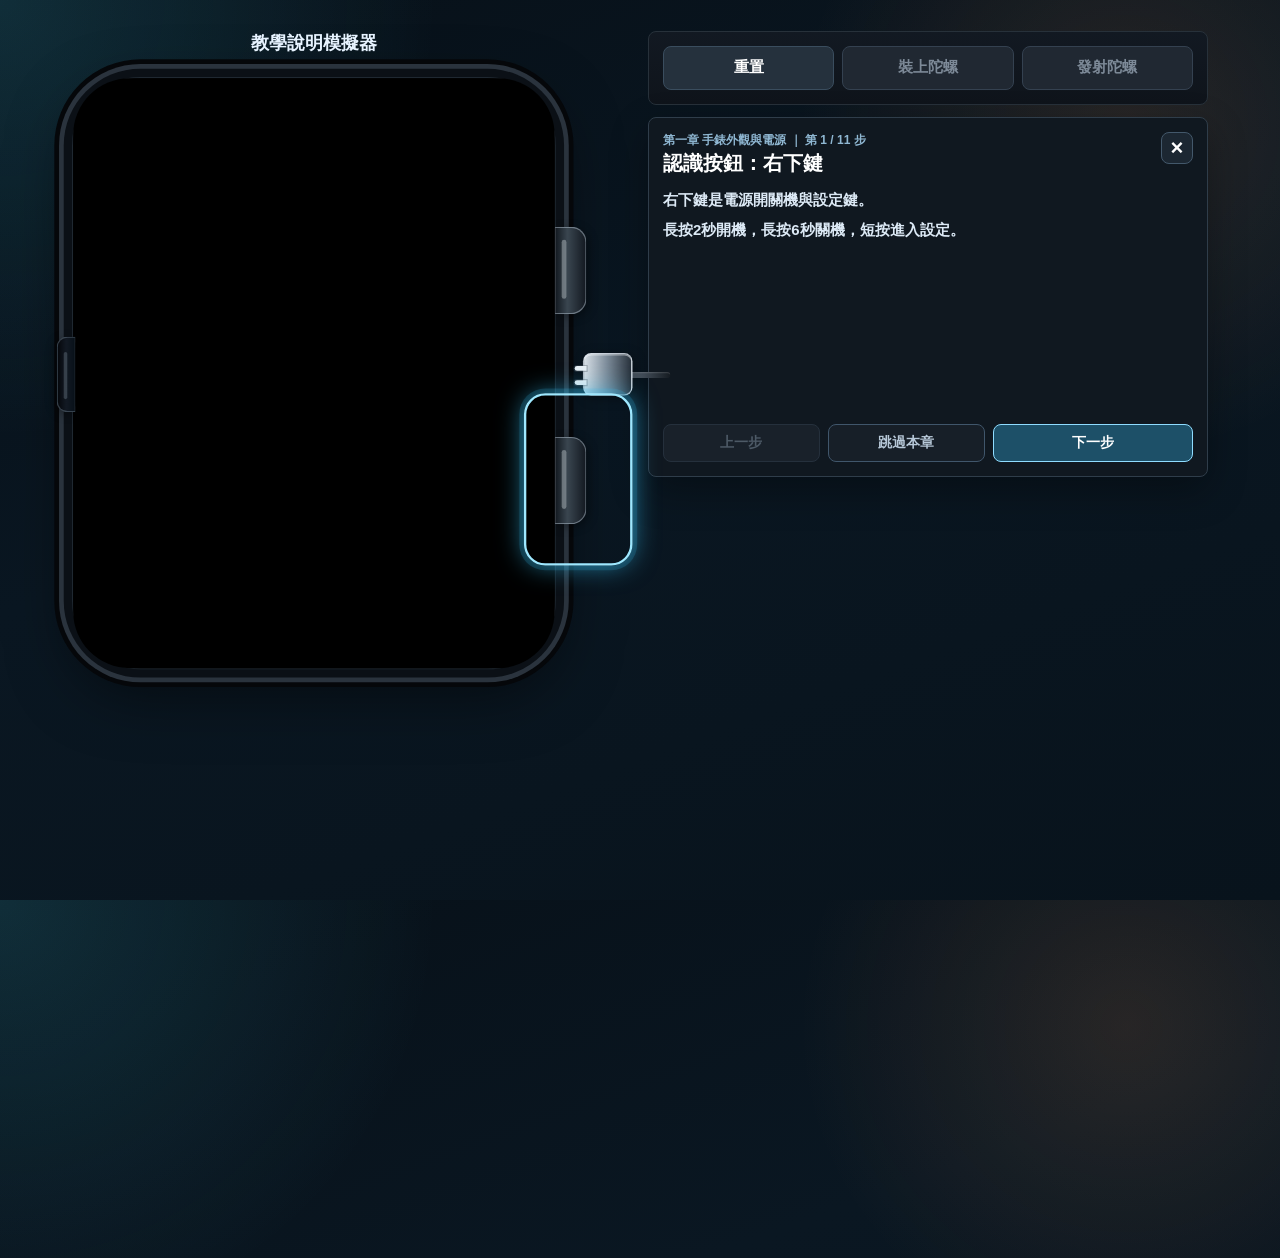
==== commit fa4b0901: "Update site layout and firmware flashing copy" ====
--- a/tutorial_simulator/index.html
+++ b/tutorial_simulator/index.html
@@ -7,7 +7,7 @@
   <meta http-equiv="Pragma" content="no-cache">
   <meta http-equiv="Expires" content="0">
   <title>教學模擬 - 適用於戰鬥陀螺X轉速顯示裝置</title>
-  <link rel="stylesheet" href="styles.css?v=20260528_splitlayout_local1">
+  <link rel="stylesheet" href="styles.css?v=20260529_titlecenter1">
 </head>
 <body>
   <main class="layout">
@@ -335,6 +335,6 @@
   </main>
 
   <div id="tutorialHighlight" class="tutorial-highlight" aria-hidden="true"></div>
-  <script src="app.js?v=20260528_splitlayout_local1"></script>
+  <script src="app.js?v=20260529_titlecenter1"></script>
 </body>
 </html>
--- a/tutorial_simulator/styles.css
+++ b/tutorial_simulator/styles.css
@@ -77,8 +77,8 @@
   color: var(--text);
   display: grid;
   place-items: start center;
-  padding: 32px;
-  overflow-x: hidden;
+  padding: clamp(18px, 3.4vh, 32px) 32px;
+  overflow: hidden;
   -webkit-tap-highlight-color: transparent;
   -webkit-touch-callout: none;
   -webkit-user-select: none;
@@ -104,17 +104,21 @@
   display: flex;
   flex-direction: column;
   align-items: center;
-  gap: 12px;
+  gap: 22px;
 }
 
 .sim-title {
+  position: relative;
+  z-index: 2;
   width: var(--watch-panel-layout-w);
   margin: 0;
   color: #e7f3ff;
   font-size: 18px;
   line-height: 24px;
+  min-height: 24px;
   font-weight: 850;
   text-align: center;
+  transform: translateX(calc(-1 * var(--watch-screen-center-shift)));
   overflow-wrap: anywhere;
   -webkit-touch-callout: none;
   -webkit-user-select: none;
@@ -136,6 +140,7 @@
   width: var(--screen-w);
   height: var(--screen-h);
   overflow: visible;
+  isolation: isolate;
 }
 
 .screen {
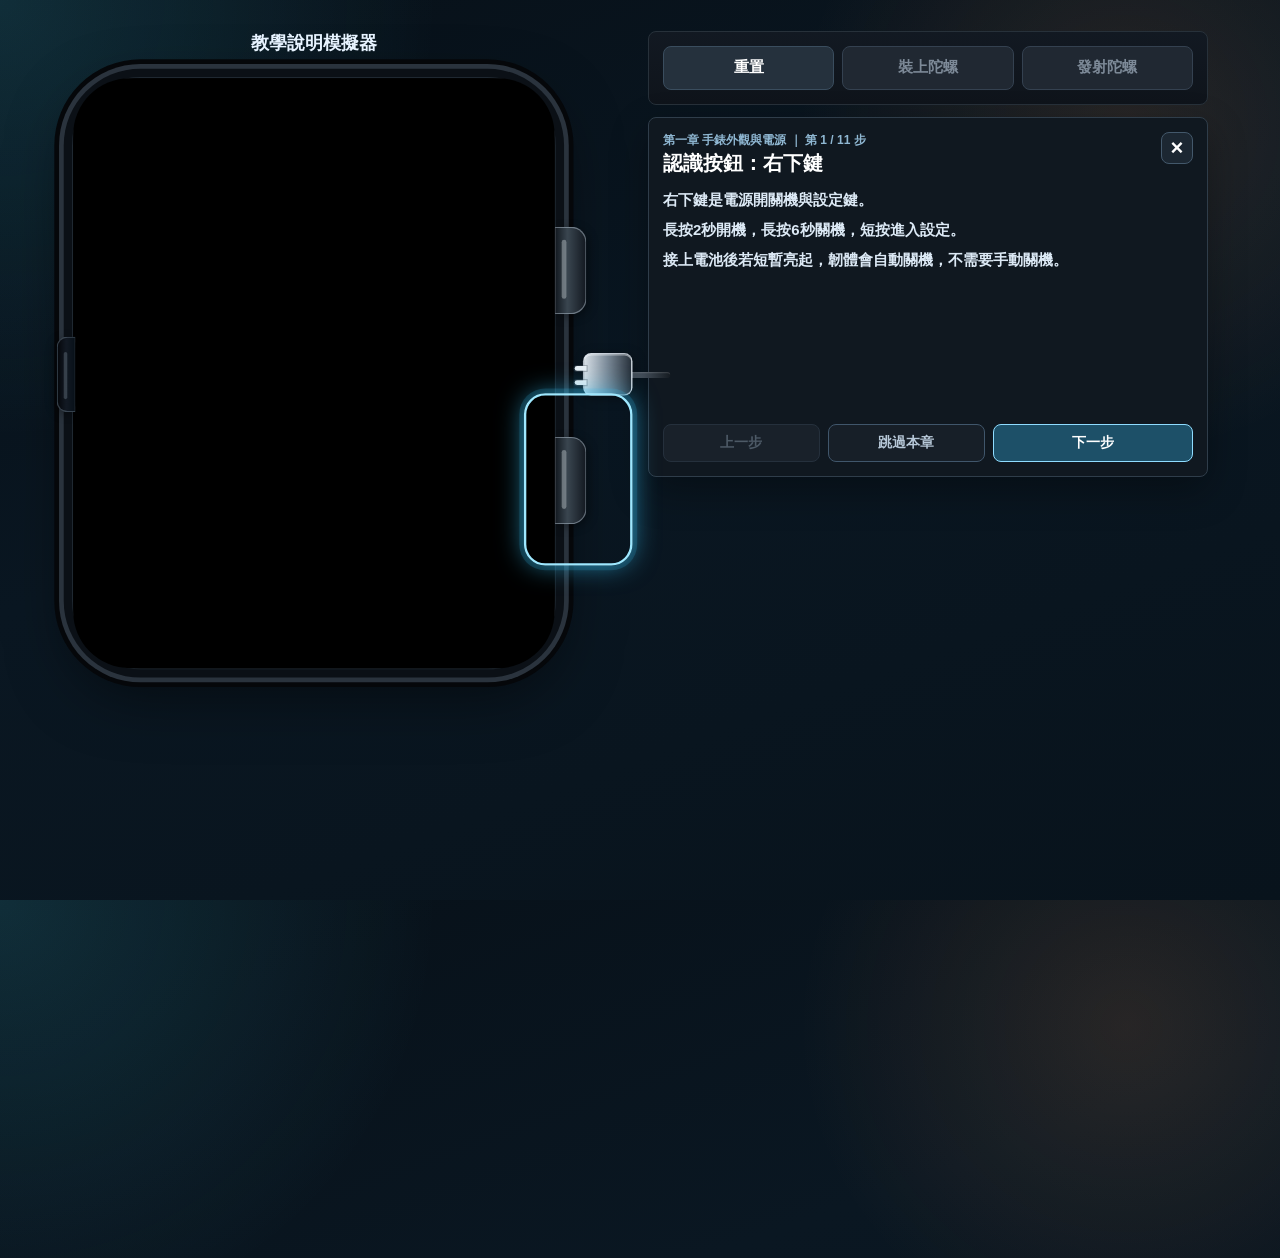
==== commit c61df0a1: "Update battery auto-off web tutorial" ====
--- a/tutorial_simulator/index.html
+++ b/tutorial_simulator/index.html
@@ -101,8 +101,8 @@
             <span class="settings-arrow">›</span>
           </button>
           <button class="settings-row disabled" type="button" data-settings-page="level" disabled>
-            <span class="settings-icon settings-symbol settings-symbol-gps settings-icon-level" aria-hidden="true"></span>
-            <span class="settings-main">水平儀</span>
+            <span class="settings-icon settings-img-icon settings-img-beyblade-level settings-icon-level" aria-hidden="true"></span>
+            <span class="settings-main">陀螺平衡測試</span>
           </button>
           <button class="settings-row disabled two-line" type="button" data-settings-page="sdDetail" disabled>
             <span class="settings-icon settings-img-icon settings-img-chip settings-icon-pmu" aria-hidden="true"></span>
@@ -335,6 +335,6 @@
   </main>
 
   <div id="tutorialHighlight" class="tutorial-highlight" aria-hidden="true"></div>
-  <script src="app.js?v=20260529_titlecenter1"></script>
+  <script src="app.js?v=20260529_battery_autooff1"></script>
 </body>
 </html>
--- a/tutorial_simulator/styles.css
+++ b/tutorial_simulator/styles.css
@@ -1013,6 +1013,10 @@
   background-image: url("assets/watch_outline_32x32_lvgl_8fa8ff.png?v=20260518_230820");
 }
 
+.settings-img-beyblade-level::before {
+  background-image: url("assets/beyblade_level_32x32_lvgl_4fc3f7.png?v=20260529_154000");
+}
+
 .settings-icon-datetime { color: #f4a259; }
 .settings-icon-bright { color: #ffd166; }
 .settings-icon-powersave { color: #5ec0a5; }
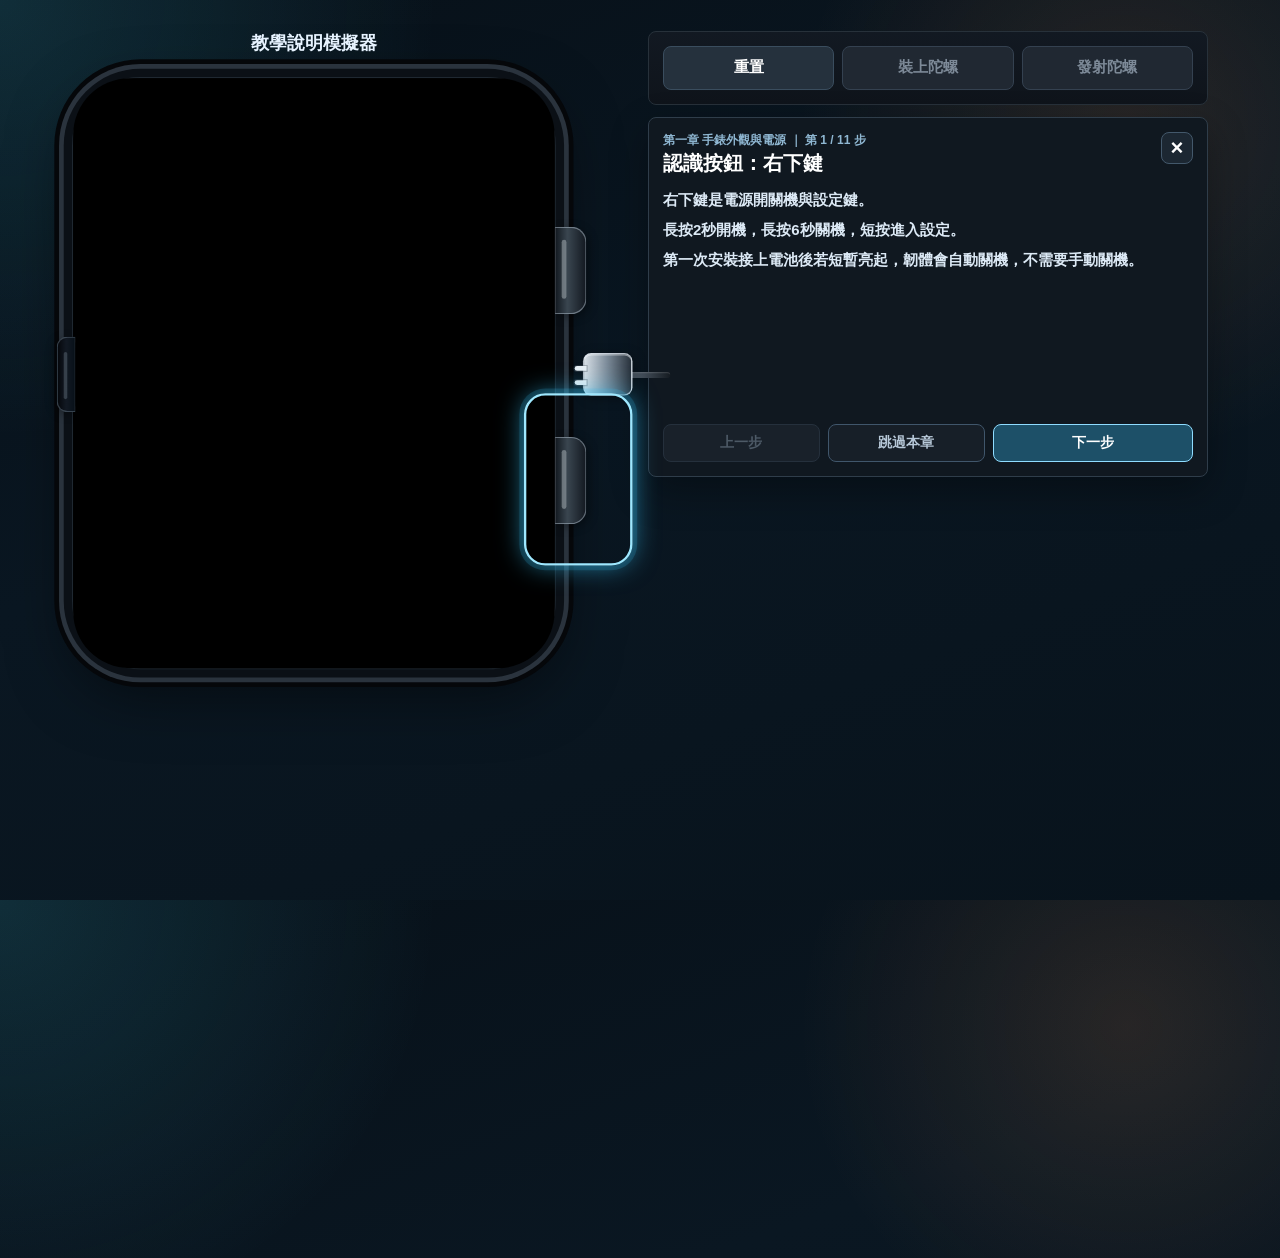
==== commit 47e1d5cf: "Update tutorial first install battery note" ====
--- a/tutorial_simulator/index.html
+++ b/tutorial_simulator/index.html
@@ -104,10 +104,9 @@
             <span class="settings-icon settings-img-icon settings-img-beyblade-level settings-icon-level" aria-hidden="true"></span>
             <span class="settings-main">陀螺平衡測試</span>
           </button>
-          <button class="settings-row disabled two-line" type="button" data-settings-page="sdDetail" disabled>
+          <button class="settings-row disabled" type="button" data-settings-page="sdDetail" disabled>
             <span class="settings-icon settings-img-icon settings-img-chip settings-icon-pmu" aria-hidden="true"></span>
             <span class="settings-main">SD卡資訊</span>
-            <span class="settings-sub">不啟動</span>
           </button>
           <button class="settings-row" type="button" data-settings-page="about">
             <span class="settings-icon settings-img-icon settings-img-watch settings-icon-about" aria-hidden="true"></span>
@@ -335,6 +334,6 @@
   </main>
 
   <div id="tutorialHighlight" class="tutorial-highlight" aria-hidden="true"></div>
-  <script src="app.js?v=20260529_battery_autooff1"></script>
+  <script src="app.js?v=20260530_tutorialfirstinstall1"></script>
 </body>
 </html>
